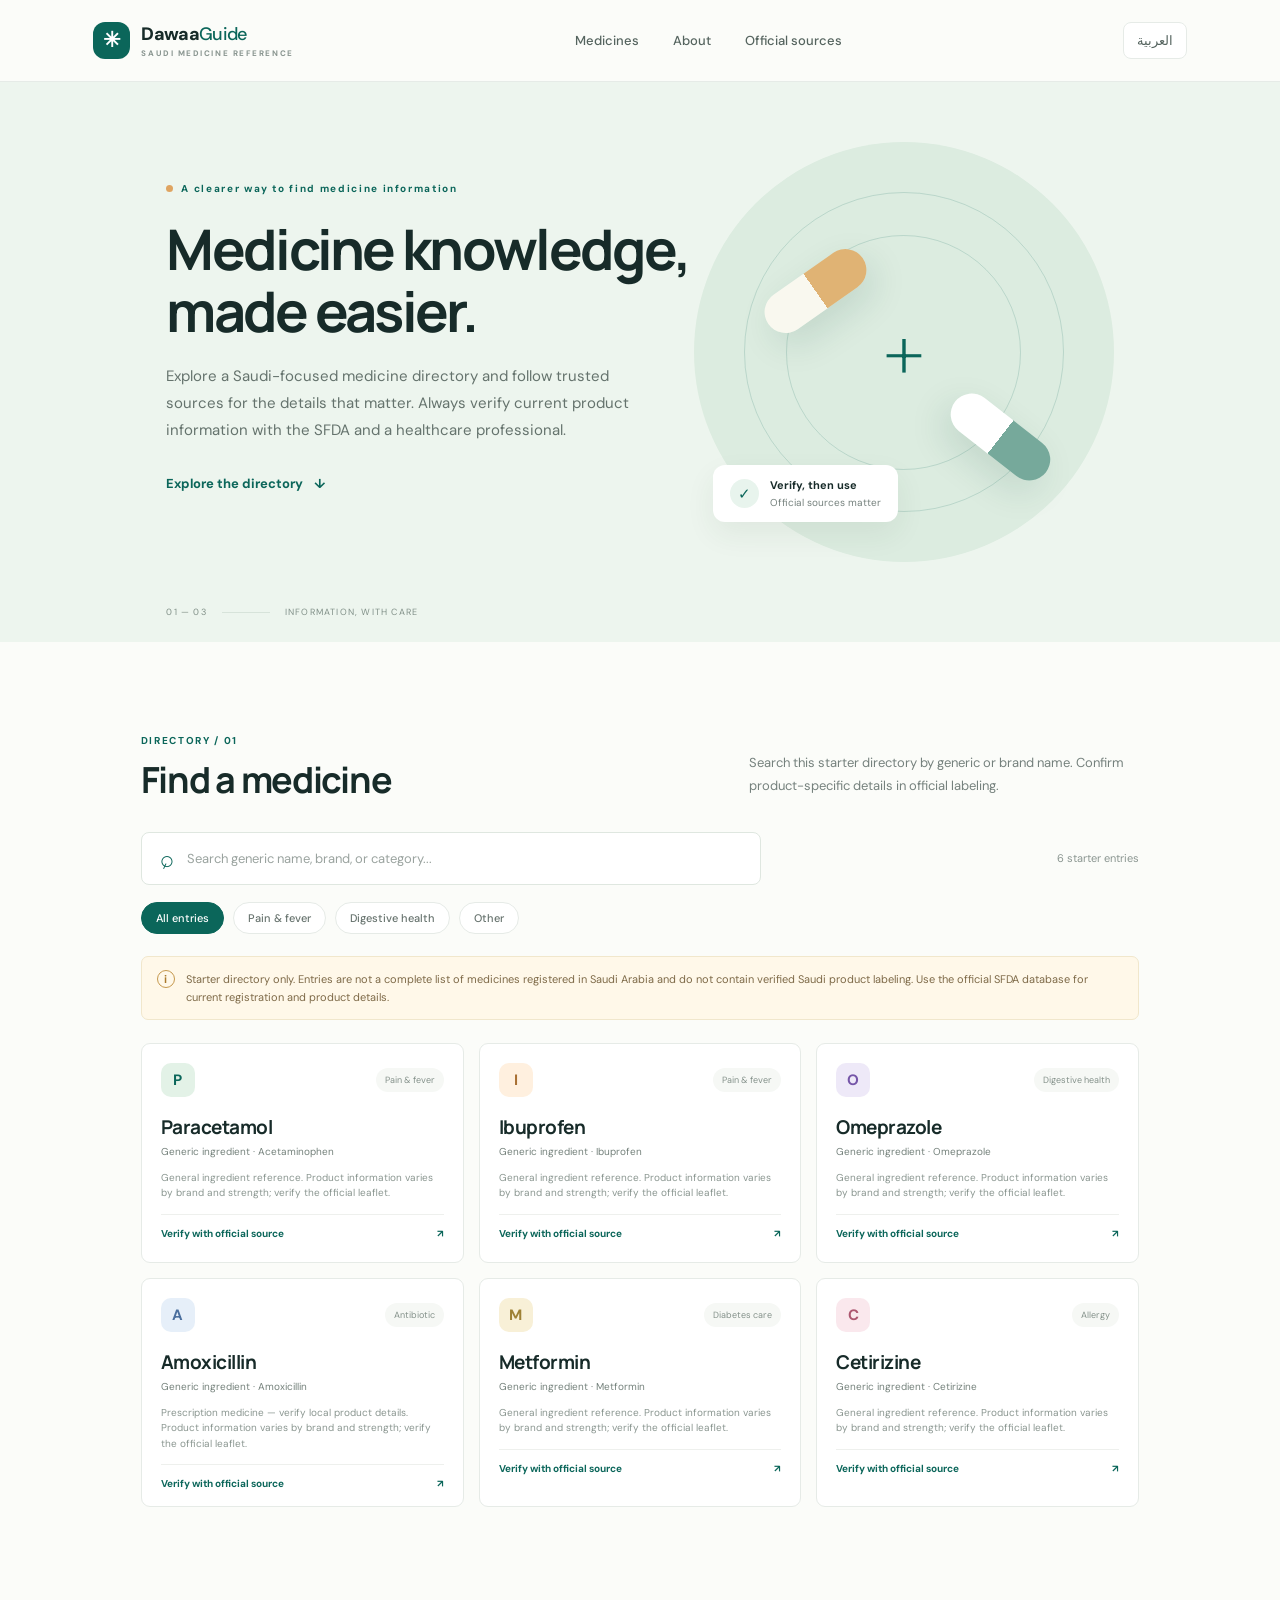
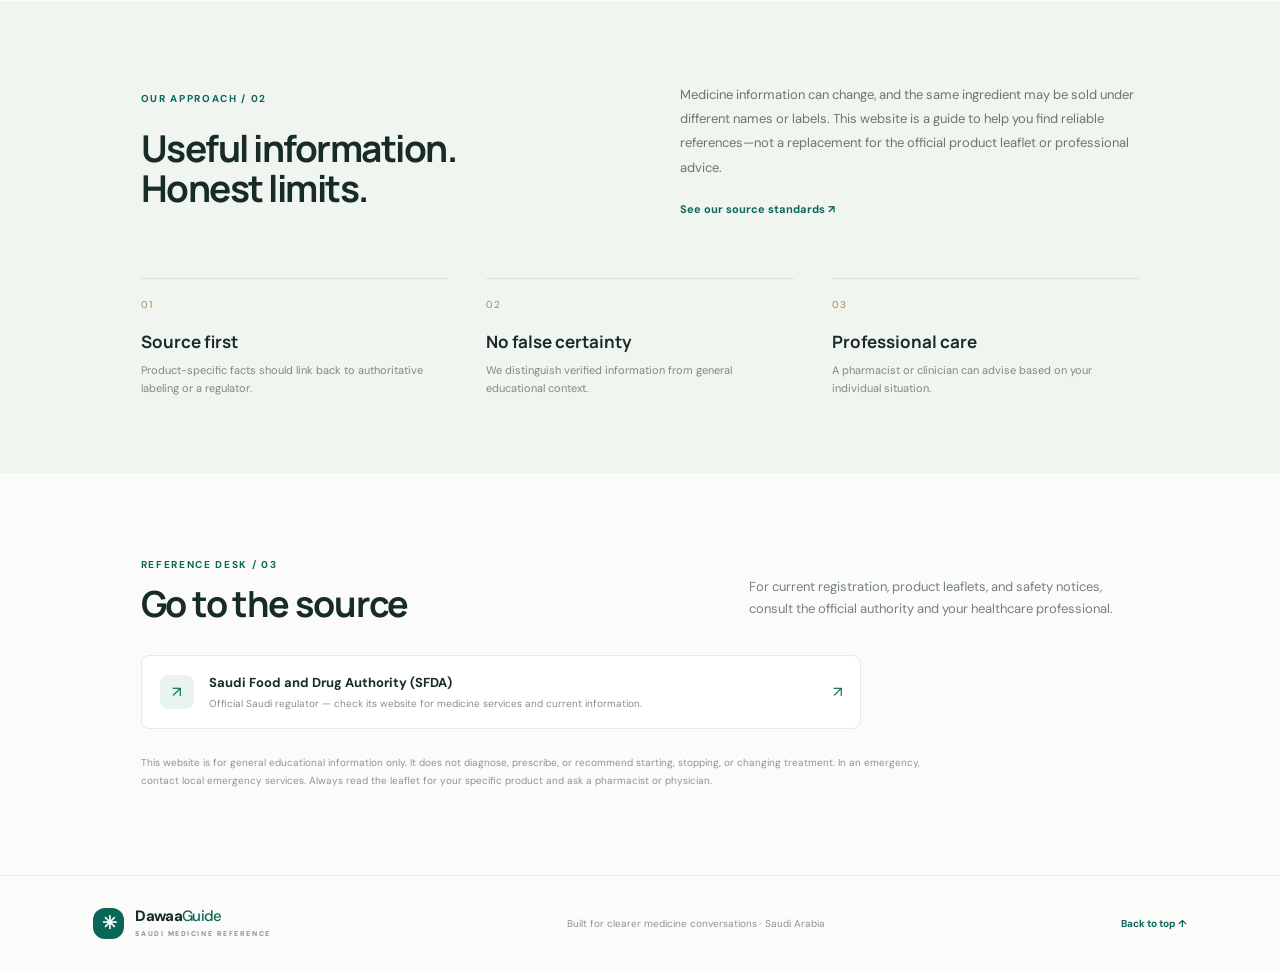
==== index.html @ 6bc5fb5f "Build responsive Saudi medicine reference website starter" ====
<!doctype html>
<html lang="en" dir="ltr">
<head>
  <meta charset="utf-8">
  <meta name="viewport" content="width=device-width, initial-scale=1">
  <meta name="description" content="A Saudi-focused medicine information website that helps visitors find medicines and verify details with official sources.">
  <meta name="theme-color" content="#0b665a">
  <title>Dawaa Guide — Saudi Medicine Reference</title>
  <link rel="preconnect" href="https://fonts.googleapis.com">
  <link rel="preconnect" href="https://fonts.gstatic.com" crossorigin>
  <link href="https://fonts.googleapis.com/css2?family=DM+Sans:wght@400;500;600;700&family=Manrope:wght@400;500;600;700;800&display=swap" rel="stylesheet">
  <link rel="stylesheet" href="styles.css">
  <script src="script.js" defer></script>
</head>
<body>
  <header class="topbar">
    <a class="brand" href="#home" aria-label="Dawaa Guide home">
      <span class="brand-mark" aria-hidden="true">✳</span>
      <span>Dawaa<span class="brand-light">Guide</span><small>SAUDI MEDICINE REFERENCE</small></span>
    </a>
    <nav aria-label="Main navigation">
      <a href="#medicines" data-en="Medicines" data-ar="الأدوية">Medicines</a>
      <a href="#about" data-en="About" data-ar="عن الموقع">About</a>
      <a href="#sources" data-en="Official sources" data-ar="مصادر رسمية">Official sources</a>
    </nav>
    <button class="language-button" id="language-toggle" type="button" aria-label="Switch language">العربية</button>
  </header>

  <main id="home">
    <section class="hero">
      <div class="hero-copy">
        <p class="eyebrow"><span class="eyebrow-dot"></span><span data-en="A clearer way to find medicine information" data-ar="طريقة أوضح للعثور على معلومات الأدوية">A clearer way to find medicine information</span></p>
        <h1 data-en="Medicine knowledge,\nmade easier." data-ar="معرفة دوائية،\nبطريقة أسهل.">Medicine knowledge,<br>made easier.</h1>
        <p class="hero-text" data-en="Explore a Saudi-focused medicine directory and follow trusted sources for the details that matter. Always verify current product information with the SFDA and a healthcare professional." data-ar="استكشف دليلاً دوائياً موجهاً للسعودية، وارجع إلى المصادر الموثوقة للتفاصيل المهمة. تحقق دائماً من معلومات المنتج الحالية لدى الهيئة العامة للغذاء والدواء واستشر مختصاً صحياً.">Explore a Saudi-focused medicine directory and follow trusted sources for the details that matter. Always verify current product information with the SFDA and a healthcare professional.</p>
        <a class="hero-link" href="#medicines"><span data-en="Explore the directory" data-ar="استكشف الدليل">Explore the directory</span><span aria-hidden="true"> ↓</span></a>
      </div>
      <div class="hero-art" aria-hidden="true">
        <div class="orbit orbit-one"></div><div class="orbit orbit-two"></div>
        <div class="pill pill-one"></div><div class="pill pill-two"></div>
        <div class="hero-cross">+</div>
        <div class="hero-note"><span class="note-check">✓</span><span><strong data-en="Verify, then use" data-ar="تحقق قبل الاستخدام">Verify, then use</strong><small data-en="Official sources matter" data-ar="المصادر الرسمية مهمة">Official sources matter</small></span></div>
      </div>
      <div class="hero-bottom"><span>01 — 03</span><span class="hero-line"></span><span data-en="INFORMATION, WITH CARE" data-ar="معلومات بمسؤولية">INFORMATION, WITH CARE</span></div>
    </section>

    <section class="directory section-wrap" id="medicines">
      <div class="section-heading">
        <div><p class="eyebrow">DIRECTORY <span class="muted">/ 01</span></p><h2 data-en="Find a medicine" data-ar="ابحث عن دواء">Find a medicine</h2></div>
        <p data-en="Search this starter directory by generic or brand name. Confirm product-specific details in official labeling." data-ar="ابحث في الدليل الأولي بالاسم العلمي أو التجاري. تحقق من التفاصيل الخاصة بالمنتج في النشرة الرسمية.">Search this starter directory by generic or brand name. Confirm product-specific details in official labeling.</p>
      </div>
      <div class="search-row">
        <label class="search-box"><span class="search-icon" aria-hidden="true">⌕</span><span class="sr-only" data-en="Search medicines" data-ar="ابحث عن الأدوية">Search medicines</span><input id="medicine-search" type="search" placeholder="Search generic name, brand, or category..." data-placeholder-en="Search generic name, brand, or category..." data-placeholder-ar="ابحث بالاسم العلمي أو التجاري أو الفئة..."></label>
        <span class="result-count" id="result-count" aria-live="polite"></span>
      </div>
      <div class="filter-row" role="group" aria-label="Filter medicines">
        <button class="filter active" data-filter="all" data-en="All entries" data-ar="كل الأدوية">All entries</button>
        <button class="filter" data-filter="pain" data-en="Pain & fever" data-ar="الألم والحمى">Pain & fever</button>
        <button class="filter" data-filter="digestive" data-en="Digestive health" data-ar="صحة الجهاز الهضمي">Digestive health</button>
        <button class="filter" data-filter="other" data-en="Other" data-ar="أخرى">Other</button>
      </div>
      <div class="notice" role="note"><span class="notice-icon">i</span><p data-en="Starter directory only. Entries are not a complete list of medicines registered in Saudi Arabia and do not contain verified Saudi product labeling. Use the official SFDA database for current registration and product details." data-ar="هذا دليل أولي فقط، وليس قائمة كاملة بالأدوية المسجلة في السعودية، ولا يتضمن نشرات منتجات سعودية تم التحقق منها. استخدم قاعدة بيانات الهيئة العامة للغذاء والدواء للتحقق من التسجيل والتفاصيل الحالية.">Starter directory only. Entries are not a complete list of medicines registered in Saudi Arabia and do not contain verified Saudi product labeling. Use the official SFDA database for current registration and product details.</p></div>
      <div class="medicine-grid" id="medicine-grid" aria-live="polite"></div>
      <div class="empty-state" id="empty-state" hidden><span>⌕</span><h3 data-en="No matches found" data-ar="لم يتم العثور على نتائج">No matches found</h3><p data-en="Try another spelling or search term." data-ar="جرّب كتابة مختلفة أو كلمة بحث أخرى.">Try another spelling or search term.</p></div>
    </section>

    <section class="trust-section" id="about">
      <div class="trust-inner section-wrap">
        <div><p class="eyebrow">OUR APPROACH <span class="muted">/ 02</span></p><h2 data-en="Useful information.<br>Honest limits." data-ar="معلومات مفيدة.<br>وحدود واضحة.">Useful information.<br>Honest limits.</h2></div>
        <div class="trust-copy"><p data-en="Medicine information can change, and the same ingredient may be sold under different names or labels. This website is a guide to help you find reliable references—not a replacement for the official product leaflet or professional advice." data-ar="قد تتغير معلومات الأدوية، وقد يُباع المكوّن نفسه بأسماء أو نشرات مختلفة. هذا الموقع دليل يساعدك في العثور على مراجع موثوقة، وليس بديلاً عن نشرة المنتج الرسمية أو المشورة المهنية.">Medicine information can change, and the same ingredient may be sold under different names or labels. This website is a guide to help you find reliable references—not a replacement for the official product leaflet or professional advice.</p><a class="text-link" href="#sources"><span data-en="See our source standards" data-ar="اطّلع على معايير المصادر">See our source standards</span> <span aria-hidden="true">↗</span></a></div>
      </div>
      <div class="principles section-wrap">
        <article><span class="principle-number">01</span><h3 data-en="Source first" data-ar="المصدر أولاً">Source first</h3><p data-en="Product-specific facts should link back to authoritative labeling or a regulator." data-ar="يجب ربط معلومات المنتج بمصدر رسمي أو نشرة معتمدة.">Product-specific facts should link back to authoritative labeling or a regulator.</p></article>
        <article><span class="principle-number">02</span><h3 data-en="No false certainty" data-ar="دون ادعاء اليقين">No false certainty</h3><p data-en="We distinguish verified information from general educational context." data-ar="نميّز بين المعلومات المتحقق منها والمحتوى التثقيفي العام.">We distinguish verified information from general educational context.</p></article>
        <article><span class="principle-number">03</span><h3 data-en="Professional care" data-ar="الرعاية المهنية">Professional care</h3><p data-en="A pharmacist or clinician can advise based on your individual situation." data-ar="يمكن للصيدلي أو الطبيب تقديم المشورة المناسبة لحالتك.">A pharmacist or clinician can advise based on your individual situation.</p></article>
      </div>
    </section>

    <section class="sources section-wrap" id="sources">
      <div class="section-heading"><div><p class="eyebrow">REFERENCE DESK <span class="muted">/ 03</span></p><h2 data-en="Go to the source" data-ar="ارجع إلى المصدر">Go to the source</h2></div><p data-en="For current registration, product leaflets, and safety notices, consult the official authority and your healthcare professional." data-ar="للاطلاع على التسجيل الحالي ونشرات المنتجات والتنبيهات، راجع الجهة الرسمية ومختص الرعاية الصحية.">For current registration, product leaflets, and safety notices, consult the official authority and your healthcare professional.</p></div>
      <a class="source-card" href="https://www.sfda.gov.sa/en" target="_blank" rel="noopener noreferrer"><span class="source-icon">↗</span><span><strong data-en="Saudi Food and Drug Authority (SFDA)" data-ar="الهيئة العامة للغذاء والدواء">Saudi Food and Drug Authority (SFDA)</strong><small data-en="Official Saudi regulator — check its website for medicine services and current information." data-ar="الجهة التنظيمية الرسمية في السعودية — راجع موقعها لخدمات الأدوية والمعلومات الحالية.">Official Saudi regulator — check its website for medicine services and current information.</small></span><span class="source-arrow">↗</span></a>
      <p class="disclaimer" data-en="This website is for general educational information only. It does not diagnose, prescribe, or recommend starting, stopping, or changing treatment. In an emergency, contact local emergency services. Always read the leaflet for your specific product and ask a pharmacist or physician." data-ar="هذا الموقع للتثقيف العام فقط. لا يشخّص ولا يصف العلاج ولا يوصي ببدء العلاج أو إيقافه أو تغييره. في حالات الطوارئ، اتصل بخدمات الطوارئ المحلية. اقرأ دائماً نشرة المنتج المحدد واستشر الصيدلي أو الطبيب.">This website is for general educational information only. It does not diagnose, prescribe, or recommend starting, stopping, or changing treatment. In an emergency, contact local emergency services. Always read the leaflet for your specific product and ask a pharmacist or physician.</p>
    </section>
  </main>
  <footer><a class="brand footer-brand" href="#home"><span class="brand-mark" aria-hidden="true">✳</span><span>Dawaa<span class="brand-light">Guide</span><small>SAUDI MEDICINE REFERENCE</small></span></a><span data-en="Built for clearer medicine conversations · Saudi Arabia" data-ar="لمعرفة دوائية أوضح · المملكة العربية السعودية">Built for clearer medicine conversations · Saudi Arabia</span><a href="#home" class="back-top" data-en="Back to top ↑" data-ar="للأعلى ↑">Back to top ↑</a></footer>
</body>
</html>
---- styles.css ----
@import url('https://fonts.googleapis.com/css2?family=IBM+Plex+Sans+Arabic:wght@400;500;600;700&display=swap');
:root{--ink:#172b29;--muted:#75817d;--green:#0b665a;--green-dark:#094a42;--mint:#e8f4ed;--line:#e6ebe7;--paper:#fbfcf9;--white:#fff;--serif:'Manrope',sans-serif;--sans:'DM Sans',sans-serif}*{box-sizing:border-box}html{scroll-behavior:smooth;scroll-padding-top:84px}body{margin:0;background:var(--paper);color:var(--ink);font-family:var(--sans),sans-serif;font-size:15px;-webkit-font-smoothing:antialiased}body:lang(ar){font-family:'IBM Plex Sans Arabic',sans-serif}.topbar{height:82px;padding:0 7.3%;display:flex;align-items:center;justify-content:space-between;border-bottom:1px solid var(--line);background:rgba(251,252,249,.93);position:sticky;top:0;z-index:5;backdrop-filter:blur(12px)}.brand{display:flex;align-items:center;gap:11px;text-decoration:none;color:var(--ink);font-weight:800;font-size:18px;letter-spacing:-.7px;line-height:1}.brand-mark{display:grid;place-items:center;width:37px;height:37px;border-radius:12px;background:var(--green);color:white;font-size:21px}.brand-light{font-weight:500;color:var(--green)}.brand small{display:block;color:#8a9691;font-family:var(--sans);font-size:8px;letter-spacing:1.55px;margin-top:6px}.topbar nav{display:flex;gap:34px}.topbar nav a,.language-button{font:500 13px var(--sans);color:#55645f;text-decoration:none}.topbar nav a:hover,.text-link:hover{color:var(--green)}.language-button{background:white;border:1px solid var(--line);border-radius:8px;padding:9px 13px;cursor:pointer}.hero{min-height:560px;background:#edf5ee;position:relative;overflow:hidden;padding:100px 13% 74px}.hero-copy{max-width:560px;position:relative;z-index:1}.eyebrow{font-size:10px;font-weight:700;letter-spacing:1.65px;color:var(--green);margin:0 0 23px}.eyebrow-dot{display:inline-block;width:7px;height:7px;background:#dfa461;border-radius:50%;margin-right:8px}.hero h1,.section-heading h2,.trust-inner h2{font-family:var(--serif);font-size:56px;letter-spacing:-2.7px;line-height:1.1;margin:0;font-weight:700;white-space:pre-line}.hero-text{max-width:480px;color:#65736d;line-height:1.8;font-size:15px;margin:22px 0 29px}.hero-link,.text-link{color:var(--green);font-weight:700;font-size:13px;text-decoration:none}.hero-link span:last-child{padding-left:8px}.hero-art{position:absolute;width:420px;height:420px;right:13%;top:60px;border-radius:50%;background:#dcece0;display:grid;place-items:center}.orbit{position:absolute;border:1px solid rgba(11,102,90,.16);border-radius:50%}.orbit-one{width:320px;height:320px}.orbit-two{width:235px;height:235px}.pill{position:absolute;width:115px;height:42px;border-radius:30px;background:linear-gradient(90deg,#f9f8ef 50%,#e0b374 50%);transform:rotate(-35deg);box-shadow:0 14px 35px #0e4b3420}.pill-one{top:128px;left:64px}.pill-two{bottom:104px;right:56px;transform:rotate(38deg);background:linear-gradient(90deg,#fff 50%,#76a99b 50%)}.hero-cross{font-size:80px;color:#0b665a;font-weight:200}.hero-note{position:absolute;bottom:40px;left:19px;background:white;padding:13px 17px;border-radius:12px;display:flex;gap:11px;align-items:center;box-shadow:0 12px 30px #24452a12}.note-check{display:grid;place-items:center;border-radius:50%;background:#e8f4ed;color:var(--green);width:29px;height:29px}.hero-note strong,.hero-note small{display:block}.hero-note strong{font-size:11px}.hero-note small{font-size:10px;color:var(--muted);margin-top:4px}.hero-bottom{position:absolute;bottom:24px;left:13%;right:13%;display:flex;align-items:center;gap:15px;font-size:9px;letter-spacing:1.2px;color:#819088}.hero-line{height:1px;background:#d7e3da;width:48px}.section-wrap{max-width:1100px;width:78%;margin:0 auto}.directory{padding-top:92px;padding-bottom:94px}.section-heading{display:flex;justify-content:space-between;align-items:end;gap:50px;margin-bottom:32px}.section-heading .eyebrow{margin-bottom:13px}.section-heading h2{font-size:36px;letter-spacing:-1.3px}.section-heading>p{max-width:390px;color:var(--muted);line-height:1.7;font-size:13px;margin:0 0 3px}.search-row{display:flex;align-items:center;justify-content:space-between;gap:20px}.search-box{height:53px;border:1px solid #dfe7e0;border-radius:8px;background:white;display:flex;align-items:center;gap:12px;padding:0 17px;max-width:620px;width:100%}.search-icon{font-size:24px;color:var(--green);transform:rotate(-20deg)}.search-box input{width:100%;border:0;outline:0;font:13px var(--sans);color:var(--ink);background:transparent}.search-box input::placeholder{color:#9aa39f}.result-count{font-size:11px;color:#8b9691;white-space:nowrap}.filter-row{display:flex;gap:9px;margin:17px 0 22px;flex-wrap:wrap}.filter{border:1px solid var(--line);border-radius:30px;padding:8px 14px;background:white;color:#67736e;font:500 11px var(--sans);cursor:pointer}.filter.active{background:var(--green);border-color:var(--green);color:white}.notice{display:flex;gap:11px;align-items:flex-start;background:#fff8e9;border:1px solid #f1e7cc;border-radius:7px;padding:13px 15px;margin-bottom:23px}.notice-icon{flex:0 0 18px;height:18px;border:1px solid #c5984d;color:#aa7a2c;display:grid;place-items:center;border-radius:50%;font-size:11px;font-weight:700}.notice p{margin:0;font-size:11px;line-height:1.65;color:#7e6a48}.medicine-grid{display:grid;grid-template-columns:repeat(3,1fr);gap:15px}.medicine-card{background:white;border:1px solid var(--line);border-radius:9px;padding:19px 19px 16px;min-height:220px;transition:transform .2s,box-shadow .2s}.medicine-card:hover{transform:translateY(-3px);box-shadow:0 10px 24px #1a40220b}.card-top{display:flex;justify-content:space-between;align-items:center;margin-bottom:17px}.medicine-icon{width:34px;height:34px;border-radius:10px;display:grid;place-items:center;font-size:15px;font-weight:700;color:var(--green)}.mint{background:#e3f2e7}.peach{background:#fff0df;color:#a86f32}.lavender{background:#eee9f8;color:#7555a8}.blue{background:#e6eff9;color:#4b6f9e}.yellow{background:#f8f0d7;color:#9e8135}.pink{background:#fae8ed;color:#ad5770}.card-category{font-size:9px;color:#84918a;background:#f6f8f5;border-radius:20px;padding:6px 9px}.medicine-card h3{font-family:var(--serif);font-size:19px;letter-spacing:-.5px;margin:0 0 5px}.scientific-name{font-size:10px;color:#74817b;margin:0 0 12px}.card-note{font-size:10px;color:#8a9690;line-height:1.55;min-height:31px;margin:0 0 13px}.card-link{display:flex;justify-content:space-between;border-top:1px solid #eef0ed;padding-top:12px;text-decoration:none;color:var(--green);font-size:10px;font-weight:700}.empty-state{text-align:center;padding:50px 0;color:var(--muted)}.empty-state>span{font-size:32px;color:var(--green)}.empty-state h3{color:var(--ink);margin:8px}.empty-state p{font-size:13px}.trust-section{background:#f0f5f0;padding:82px 0 76px}.trust-inner{display:grid;grid-template-columns:1fr 1fr;gap:80px;align-items:center}.trust-inner h2{font-size:37px;letter-spacing:-1.5px}.trust-copy p{font-size:13px;color:#697770;line-height:1.85;margin:0 0 18px}.text-link{font-size:11px}.principles{display:grid;grid-template-columns:repeat(3,1fr);gap:38px;margin-top:60px}.principles article{border-top:1px solid #d9e3da;padding-top:14px}.principle-number{font-size:10px;color:#b48645;letter-spacing:1px}.principles h3{font-family:var(--serif);font-size:17px;margin:17px 0 8px}.principles p{font-size:11px;line-height:1.65;color:#7d8983;margin:0}.sources{padding-top:85px;padding-bottom:75px}.source-card{display:flex;align-items:center;gap:15px;padding:18px;border:1px solid var(--line);background:white;text-decoration:none;border-radius:8px;color:var(--ink);max-width:720px}.source-icon{width:34px;height:34px;border-radius:9px;background:var(--mint);color:var(--green);display:grid;place-items:center}.source-card strong,.source-card small{display:block}.source-card strong{font-size:13px}.source-card small{font-size:10px;color:#84918a;margin-top:6px}.source-arrow{margin-left:auto;color:var(--green)}.disclaimer{max-width:800px;font-size:10px;line-height:1.8;color:#8a9690;margin-top:25px}footer{min-height:95px;border-top:1px solid var(--line);padding:20px 7.3%;display:flex;align-items:center;justify-content:space-between;color:#8a9690;font-size:10px}.footer-brand{font-size:15px}.footer-brand .brand-mark{width:31px;height:31px;font-size:18px}.footer-brand small{font-size:7px}.back-top{color:var(--green);text-decoration:none;font-weight:700}.sr-only{position:absolute;width:1px;height:1px;padding:0;margin:-1px;overflow:hidden;clip:rect(0,0,0,0);white-space:nowrap;border:0}
html[dir=rtl] .eyebrow-dot{margin-right:0;margin-left:8px}html[dir=rtl] .hero-art{right:auto;left:13%}html[dir=rtl] .hero-bottom{left:13%;right:13%}html[dir=rtl] .hero-link span:last-child{padding-left:0;padding-right:8px}html[dir=rtl] .hero-note{left:auto;right:19px}html[dir=rtl] .source-arrow{margin-left:0;margin-right:auto}html[dir=rtl] .result-count{direction:rtl}
@media(max-width:900px){.hero{padding-left:9%;padding-right:9%}.hero-art{right:4%;opacity:.55;width:350px;height:350px}.hero-bottom{left:9%;right:9%}.section-wrap{width:84%}.medicine-grid{grid-template-columns:repeat(2,1fr)}.topbar{padding:0 5%}.topbar nav{gap:17px}}@media(max-width:650px){.topbar{height:68px}.brand{font-size:16px}.brand-mark{width:33px;height:33px}.topbar nav{display:none}.hero{min-height:570px;padding:78px 8% 70px}.hero h1{font-size:45px}.hero-art{width:260px;height:260px;top:265px;right:-30px;opacity:.34}.orbit-one{width:210px;height:210px}.orbit-two{width:150px;height:150px}.hero-cross{font-size:58px}.pill{width:80px;height:30px}.pill-one{top:83px;left:42px}.pill-two{bottom:60px;right:34px}.hero-note{bottom:25px;left:8px}.hero-bottom{left:8%;right:8%;bottom:15px}.section-wrap{width:86%}.directory{padding-top:65px;padding-bottom:65px}.section-heading{display:block}.section-heading h2{font-size:31px}.section-heading>p{margin-top:14px}.search-row{align-items:flex-start;flex-direction:column;gap:9px}.search-box{max-width:none}.medicine-grid{grid-template-columns:1fr}.medicine-card{min-height:auto}.card-note{min-height:0}.trust-section{padding:63px 0}.trust-inner{grid-template-columns:1fr;gap:20px}.trust-inner h2{font-size:33px}.principles{grid-template-columns:1fr;gap:23px;margin-top:38px}.principles article{padding-top:12px}.principles h3{margin:10px 0 5px}.sources{padding-top:65px;padding-bottom:50px}.source-card{align-items:flex-start}.source-card small{line-height:1.6}footer{padding:20px 7%;gap:13px;flex-wrap:wrap}footer>span{order:3;width:100%}html[dir=rtl] .hero-art{left:-30px;right:auto}html[dir=rtl] .hero-note{left:auto;right:8px}}
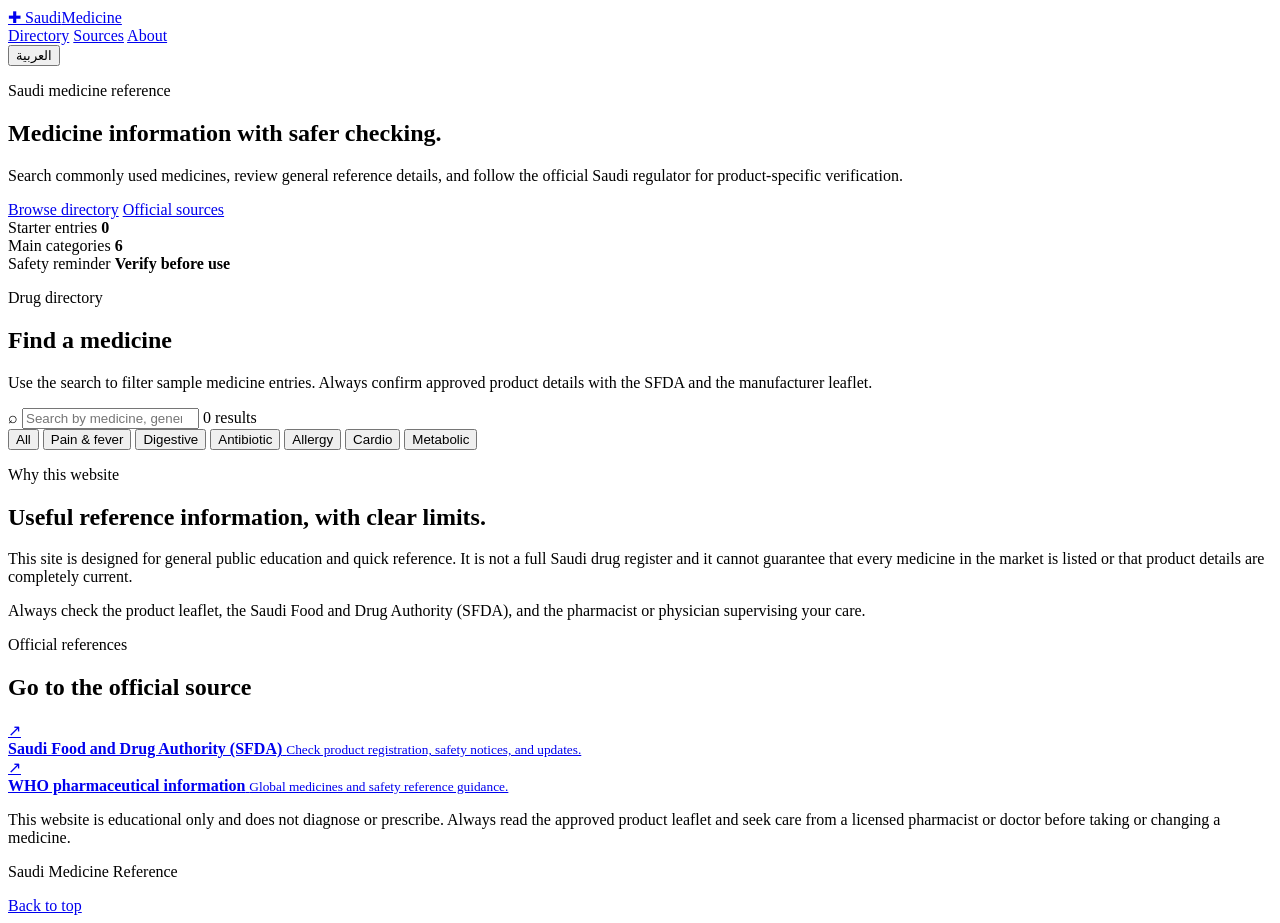
==== commit 907b7912: "Upgrade website to a modern searchable medicine reference with detail view and clearer safety guidan" ====
--- a/index.html
+++ b/index.html
@@ -1,86 +1,158 @@
 <!doctype html>
 <html lang="en" dir="ltr">
-<head>
-  <meta charset="utf-8">
-  <meta name="viewport" content="width=device-width, initial-scale=1">
-  <meta name="description" content="A Saudi-focused medicine information website that helps visitors find medicines and verify details with official sources.">
-  <meta name="theme-color" content="#0b665a">
-  <title>Dawaa Guide — Saudi Medicine Reference</title>
-  <link rel="preconnect" href="https://fonts.googleapis.com">
-  <link rel="preconnect" href="https://fonts.gstatic.com" crossorigin>
-  <link href="https://fonts.googleapis.com/css2?family=DM+Sans:wght@400;500;600;700&family=Manrope:wght@400;500;600;700;800&display=swap" rel="stylesheet">
-  <link rel="stylesheet" href="styles.css">
-  <script src="script.js" defer></script>
-</head>
-<body>
-  <header class="topbar">
-    <a class="brand" href="#home" aria-label="Dawaa Guide home">
-      <span class="brand-mark" aria-hidden="true">✳</span>
-      <span>Dawaa<span class="brand-light">Guide</span><small>SAUDI MEDICINE REFERENCE</small></span>
-    </a>
-    <nav aria-label="Main navigation">
-      <a href="#medicines" data-en="Medicines" data-ar="الأدوية">Medicines</a>
-      <a href="#about" data-en="About" data-ar="عن الموقع">About</a>
-      <a href="#sources" data-en="Official sources" data-ar="مصادر رسمية">Official sources</a>
-    </nav>
-    <button class="language-button" id="language-toggle" type="button" aria-label="Switch language">العربية</button>
-  </header>
+  <head>
+    <meta charset="UTF-8" />
+    <meta name="viewport" content="width=device-width, initial-scale=1.0" />
+    <meta
+      name="description"
+      content="Saudi medicine reference website with searchable drug information, categories, and official source guidance."
+    />
+    <title>Saudi Medicine Reference</title>
+    <link rel="preconnect" href="https://fonts.googleapis.com" />
+    <link rel="preconnect" href="https://fonts.gstatic.com" crossorigin />
+    <link
+      href="https://fonts.googleapis.com/css2?family=Inter:wght@400;500;600;700;800&family=Manrope:wght@600;700;800&display=swap"
+      rel="stylesheet"
+    />
+    <link rel="stylesheet" href="styles.css" />
+    <script src="script.js" defer></script>
+  </head>
+  <body>
+    <header class="topbar">
+      <div class="wrap nav-wrap">
+        <a href="#home" class="brand" aria-label="Saudi Medicine Reference home">
+          <span class="brand-mark">✚</span>
+          <span class="brand-text">Saudi<span>Medicine</span></span>
+        </a>
+        <nav class="main-nav" aria-label="Main navigation">
+          <a href="#directory" data-en="Directory" data-ar="الدليل">Directory</a>
+          <a href="#sources" data-en="Sources" data-ar="المصادر">Sources</a>
+          <a href="#about" data-en="About" data-ar="حول">About</a>
+        </nav>
+        <button id="languageToggle" class="lang-toggle" type="button" aria-label="Toggle language">العربية</button>
+      </div>
+    </header>
 
-  <main id="home">
-    <section class="hero">
-      <div class="hero-copy">
-        <p class="eyebrow"><span class="eyebrow-dot"></span><span data-en="A clearer way to find medicine information" data-ar="طريقة أوضح للعثور على معلومات الأدوية">A clearer way to find medicine information</span></p>
-        <h1 data-en="Medicine knowledge,\nmade easier." data-ar="معرفة دوائية،\nبطريقة أسهل.">Medicine knowledge,<br>made easier.</h1>
-        <p class="hero-text" data-en="Explore a Saudi-focused medicine directory and follow trusted sources for the details that matter. Always verify current product information with the SFDA and a healthcare professional." data-ar="استكشف دليلاً دوائياً موجهاً للسعودية، وارجع إلى المصادر الموثوقة للتفاصيل المهمة. تحقق دائماً من معلومات المنتج الحالية لدى الهيئة العامة للغذاء والدواء واستشر مختصاً صحياً.">Explore a Saudi-focused medicine directory and follow trusted sources for the details that matter. Always verify current product information with the SFDA and a healthcare professional.</p>
-        <a class="hero-link" href="#medicines"><span data-en="Explore the directory" data-ar="استكشف الدليل">Explore the directory</span><span aria-hidden="true"> ↓</span></a>
+    <main id="home">
+      <section class="hero">
+        <div class="wrap hero-wrap">
+          <div class="hero-copy">
+            <p class="eyebrow" data-en="Saudi medicine reference" data-ar="مرجع الأدوية في السعودية">Saudi medicine reference</p>
+            <h1 data-en="Medicine information with safer checking." data-ar="معلومات دوائية مع فحصٍ أكثر أماناً.">Medicine information with safer checking.</h1>
+            <p class="lead" data-en="Search commonly used medicines, review general reference details, and follow the official Saudi regulator for product-specific verification." data-ar="ابحث في الأدوية الشائعة، واستعرض تفاصيل مرجعية عامة، ثم اذهب إلى الجهة الرسمية في السعودية للتحقق من تفاصيل المنتج.">Search commonly used medicines, review general reference details, and follow the official Saudi regulator for product-specific verification.</p>
+            <div class="hero-actions">
+              <a href="#directory" class="primary-btn" data-en="Browse directory" data-ar="تصفح الدليل">Browse directory</a>
+              <a href="#sources" class="secondary-btn" data-en="Official sources" data-ar="مصادر رسمية">Official sources</a>
+            </div>
+          </div>
+
+          <div class="hero-panel" aria-label="Quick medicine stats">
+            <div class="panel-card">
+              <span class="panel-label" data-en="Starter entries" data-ar="إدخالات أولية">Starter entries</span>
+              <strong id="entryCount">0</strong>
+            </div>
+            <div class="panel-card">
+              <span class="panel-label" data-en="Main categories" data-ar="الفئات الرئيسية">Main categories</span>
+              <strong>6</strong>
+            </div>
+            <div class="panel-card warning-card">
+              <span class="panel-label" data-en="Safety reminder" data-ar="تذكير السلامة">Safety reminder</span>
+              <strong data-en="Verify before use" data-ar="تحقق قبل الاستخدام">Verify before use</strong>
+            </div>
+          </div>
+        </div>
+      </section>
+
+      <section class="directory" id="directory">
+        <div class="wrap directory-wrap">
+          <div class="section-header">
+            <div>
+              <p class="eyebrow small" data-en="Drug directory" data-ar="دليل الأدوية">Drug directory</p>
+              <h2 data-en="Find a medicine" data-ar="ابحث عن دواء">Find a medicine</h2>
+            </div>
+            <p class="section-copy" data-en="Use the search to filter sample medicine entries. Always confirm approved product details with the SFDA and the manufacturer leaflet." data-ar="استخدم البحث لتصفية بعض إدخالات الأدوية. تأكد دائماً من تفاصيل المنتج المعتمدة مع الهيئة العامة للغذاء والدواء ونشرة الشركة المصنعة.">Use the search to filter sample medicine entries. Always confirm approved product details with the SFDA and the manufacturer leaflet.</p>
+          </div>
+
+          <div class="controls">
+            <label class="search-box" aria-label="Search medicines">
+              <span>⌕</span>
+              <input
+                id="medicineSearch"
+                type="search"
+                data-placeholder-en="Search by medicine, generic name, or brand..."
+                data-placeholder-ar="ابحث باسم الدواء أو الاسم العلمي أو العلامة التجارية..."
+                placeholder="Search by medicine, generic name, or brand..."
+              />
+            </label>
+            <span id="searchResults" class="result-text">0 results</span>
+          </div>
+
+          <div class="filter-row" aria-label="Medicine categories">
+            <button class="filter-btn active" data-category="all" type="button" data-en="All" data-ar="الكل">All</button>
+            <button class="filter-btn" data-category="pain" type="button" data-en="Pain & fever" data-ar="الألم والحمى">Pain & fever</button>
+            <button class="filter-btn" data-category="digestive" type="button" data-en="Digestive" data-ar="الهضمي">Digestive</button>
+            <button class="filter-btn" data-category="antibiotic" type="button" data-en="Antibiotic" data-ar="مضاد حيوي">Antibiotic</button>
+            <button class="filter-btn" data-category="allergy" type="button" data-en="Allergy" data-ar="الحساسية">Allergy</button>
+            <button class="filter-btn" data-category="cardio" type="button" data-en="Cardio" data-ar="القلب">Cardio</button>
+            <button class="filter-btn" data-category="metabolic" type="button" data-en="Metabolic" data-ar="الأيض">Metabolic</button>
+          </div>
+
+          <div class="directory-grid">
+            <div class="medicine-list" id="medicineList" aria-live="polite"></div>
+            <aside class="medicine-detail" id="medicineDetail" aria-live="polite"></aside>
+          </div>
+        </div>
+      </section>
+
+      <section id="about" class="about">
+        <div class="wrap about-wrap">
+          <div class="about-copy">
+            <p class="eyebrow small" data-en="Why this website" data-ar="لماذا هذا الموقع">Why this website</p>
+            <h2 data-en="Useful reference information, with clear limits." data-ar="معلومات مرجعية مفيدة مع حدود واضحة.">Useful reference information, with clear limits.</h2>
+          </div>
+          <div class="about-text">
+            <p data-en="This site is designed for general public education and quick reference. It is not a full Saudi drug register and it cannot guarantee that every medicine in the market is listed or that product details are completely current." data-ar="تم تصميم هذا الموقع للتثقيف العام والمرجع السريع. إنه ليس سجل الأدوية السعودي الكامل، ولا يمكنه ضمان تسجيل كل دواء في السوق أو أن تفاصيل المنتجات محدثة بالكامل.">This site is designed for general public education and quick reference. It is not a full Saudi drug register and it cannot guarantee that every medicine in the market is listed or that product details are completely current.</p>
+            <p data-en="Always check the product leaflet, the Saudi Food and Drug Authority (SFDA), and the pharmacist or physician supervising your care." data-ar="تحقق دائماً من نشرة المنتج والهيئة العامة للغذاء والدواء (SFDA) والصيدلي أو الطبيب المشرف على رعايتك.">Always check the product leaflet, the Saudi Food and Drug Authority (SFDA), and the pharmacist or physician supervising your care.</p>
+          </div>
+        </div>
+      </section>
+
+      <section id="sources" class="sources">
+        <div class="wrap source-wrap">
+          <div class="section-header narrow">
+            <div>
+              <p class="eyebrow small" data-en="Official references" data-ar="مراجع رسمية">Official references</p>
+              <h2 data-en="Go to the official source" data-ar="اذهب إلى المصدر الرسمي">Go to the official source</h2>
+            </div>
+          </div>
+
+          <div class="source-list">
+            <a href="https://www.sfda.gov.sa/en" target="_blank" rel="noopener noreferrer" class="source-link">
+              <span class="source-icon">↗</span>
+              <div>
+                <strong data-en="Saudi Food and Drug Authority (SFDA)" data-ar="الهيئة العامة للغذاء والدواء (SFDA)">Saudi Food and Drug Authority (SFDA)</strong>
+                <small data-en="Check product registration, safety notices, and updates." data-ar="تحقق من التسجيل، التنبيهات، والتحديثات.">Check product registration, safety notices, and updates.</small>
+              </div>
+            </a>
+            <a href="https://www.who.int/health-topics/pharmaceuticals" target="_blank" rel="noopener noreferrer" class="source-link">
+              <span class="source-icon">↗</span>
+              <div>
+                <strong data-en="WHO pharmaceutical information" data-ar="معلومات المنظمة العالمية للصحة">WHO pharmaceutical information</strong>
+                <small data-en="Global medicines and safety reference guidance." data-ar="مرجع عالمي لمعلومات الأدوية والسلامة.">Global medicines and safety reference guidance.</small>
+              </div>
+            </a>
+          </div>
+
+          <p class="disclaimer" data-en="This website is educational only and does not diagnose or prescribe. Always read the approved product leaflet and seek care from a licensed pharmacist or doctor before taking or changing a medicine." data-ar="هذا الموقع تعليمي فقط ولا يشخص أو يصف العلاج. اقرأ دائماً النشرة الرسمية للمنتج، واستشر صيدلياً أو طبيباً مرخصاً قبل استخدام أو تغيير أي دواء.">This website is educational only and does not diagnose or prescribe. Always read the approved product leaflet and seek care from a licensed pharmacist or doctor before taking or changing a medicine.</p>
+        </div>
+      </section>
+    </main>
+
+    <footer class="site-footer">
+      <div class="wrap footer-wrap">
+        <p>Saudi Medicine Reference</p>
+        <a href="#home" data-en="Back to top" data-ar="العودة للأعلى">Back to top</a>
       </div>
-      <div class="hero-art" aria-hidden="true">
-        <div class="orbit orbit-one"></div><div class="orbit orbit-two"></div>
-        <div class="pill pill-one"></div><div class="pill pill-two"></div>
-        <div class="hero-cross">+</div>
-        <div class="hero-note"><span class="note-check">✓</span><span><strong data-en="Verify, then use" data-ar="تحقق قبل الاستخدام">Verify, then use</strong><small data-en="Official sources matter" data-ar="المصادر الرسمية مهمة">Official sources matter</small></span></div>
-      </div>
-      <div class="hero-bottom"><span>01 — 03</span><span class="hero-line"></span><span data-en="INFORMATION, WITH CARE" data-ar="معلومات بمسؤولية">INFORMATION, WITH CARE</span></div>
-    </section>
-
-    <section class="directory section-wrap" id="medicines">
-      <div class="section-heading">
-        <div><p class="eyebrow">DIRECTORY <span class="muted">/ 01</span></p><h2 data-en="Find a medicine" data-ar="ابحث عن دواء">Find a medicine</h2></div>
-        <p data-en="Search this starter directory by generic or brand name. Confirm product-specific details in official labeling." data-ar="ابحث في الدليل الأولي بالاسم العلمي أو التجاري. تحقق من التفاصيل الخاصة بالمنتج في النشرة الرسمية.">Search this starter directory by generic or brand name. Confirm product-specific details in official labeling.</p>
-      </div>
-      <div class="search-row">
-        <label class="search-box"><span class="search-icon" aria-hidden="true">⌕</span><span class="sr-only" data-en="Search medicines" data-ar="ابحث عن الأدوية">Search medicines</span><input id="medicine-search" type="search" placeholder="Search generic name, brand, or category..." data-placeholder-en="Search generic name, brand, or category..." data-placeholder-ar="ابحث بالاسم العلمي أو التجاري أو الفئة..."></label>
-        <span class="result-count" id="result-count" aria-live="polite"></span>
-      </div>
-      <div class="filter-row" role="group" aria-label="Filter medicines">
-        <button class="filter active" data-filter="all" data-en="All entries" data-ar="كل الأدوية">All entries</button>
-        <button class="filter" data-filter="pain" data-en="Pain & fever" data-ar="الألم والحمى">Pain & fever</button>
-        <button class="filter" data-filter="digestive" data-en="Digestive health" data-ar="صحة الجهاز الهضمي">Digestive health</button>
-        <button class="filter" data-filter="other" data-en="Other" data-ar="أخرى">Other</button>
-      </div>
-      <div class="notice" role="note"><span class="notice-icon">i</span><p data-en="Starter directory only. Entries are not a complete list of medicines registered in Saudi Arabia and do not contain verified Saudi product labeling. Use the official SFDA database for current registration and product details." data-ar="هذا دليل أولي فقط، وليس قائمة كاملة بالأدوية المسجلة في السعودية، ولا يتضمن نشرات منتجات سعودية تم التحقق منها. استخدم قاعدة بيانات الهيئة العامة للغذاء والدواء للتحقق من التسجيل والتفاصيل الحالية.">Starter directory only. Entries are not a complete list of medicines registered in Saudi Arabia and do not contain verified Saudi product labeling. Use the official SFDA database for current registration and product details.</p></div>
-      <div class="medicine-grid" id="medicine-grid" aria-live="polite"></div>
-      <div class="empty-state" id="empty-state" hidden><span>⌕</span><h3 data-en="No matches found" data-ar="لم يتم العثور على نتائج">No matches found</h3><p data-en="Try another spelling or search term." data-ar="جرّب كتابة مختلفة أو كلمة بحث أخرى.">Try another spelling or search term.</p></div>
-    </section>
-
-    <section class="trust-section" id="about">
-      <div class="trust-inner section-wrap">
-        <div><p class="eyebrow">OUR APPROACH <span class="muted">/ 02</span></p><h2 data-en="Useful information.<br>Honest limits." data-ar="معلومات مفيدة.<br>وحدود واضحة.">Useful information.<br>Honest limits.</h2></div>
-        <div class="trust-copy"><p data-en="Medicine information can change, and the same ingredient may be sold under different names or labels. This website is a guide to help you find reliable references—not a replacement for the official product leaflet or professional advice." data-ar="قد تتغير معلومات الأدوية، وقد يُباع المكوّن نفسه بأسماء أو نشرات مختلفة. هذا الموقع دليل يساعدك في العثور على مراجع موثوقة، وليس بديلاً عن نشرة المنتج الرسمية أو المشورة المهنية.">Medicine information can change, and the same ingredient may be sold under different names or labels. This website is a guide to help you find reliable references—not a replacement for the official product leaflet or professional advice.</p><a class="text-link" href="#sources"><span data-en="See our source standards" data-ar="اطّلع على معايير المصادر">See our source standards</span> <span aria-hidden="true">↗</span></a></div>
-      </div>
-      <div class="principles section-wrap">
-        <article><span class="principle-number">01</span><h3 data-en="Source first" data-ar="المصدر أولاً">Source first</h3><p data-en="Product-specific facts should link back to authoritative labeling or a regulator." data-ar="يجب ربط معلومات المنتج بمصدر رسمي أو نشرة معتمدة.">Product-specific facts should link back to authoritative labeling or a regulator.</p></article>
-        <article><span class="principle-number">02</span><h3 data-en="No false certainty" data-ar="دون ادعاء اليقين">No false certainty</h3><p data-en="We distinguish verified information from general educational context." data-ar="نميّز بين المعلومات المتحقق منها والمحتوى التثقيفي العام.">We distinguish verified information from general educational context.</p></article>
-        <article><span class="principle-number">03</span><h3 data-en="Professional care" data-ar="الرعاية المهنية">Professional care</h3><p data-en="A pharmacist or clinician can advise based on your individual situation." data-ar="يمكن للصيدلي أو الطبيب تقديم المشورة المناسبة لحالتك.">A pharmacist or clinician can advise based on your individual situation.</p></article>
-      </div>
-    </section>
-
-    <section class="sources section-wrap" id="sources">
-      <div class="section-heading"><div><p class="eyebrow">REFERENCE DESK <span class="muted">/ 03</span></p><h2 data-en="Go to the source" data-ar="ارجع إلى المصدر">Go to the source</h2></div><p data-en="For current registration, product leaflets, and safety notices, consult the official authority and your healthcare professional." data-ar="للاطلاع على التسجيل الحالي ونشرات المنتجات والتنبيهات، راجع الجهة الرسمية ومختص الرعاية الصحية.">For current registration, product leaflets, and safety notices, consult the official authority and your healthcare professional.</p></div>
-      <a class="source-card" href="https://www.sfda.gov.sa/en" target="_blank" rel="noopener noreferrer"><span class="source-icon">↗</span><span><strong data-en="Saudi Food and Drug Authority (SFDA)" data-ar="الهيئة العامة للغذاء والدواء">Saudi Food and Drug Authority (SFDA)</strong><small data-en="Official Saudi regulator — check its website for medicine services and current information." data-ar="الجهة التنظيمية الرسمية في السعودية — راجع موقعها لخدمات الأدوية والمعلومات الحالية.">Official Saudi regulator — check its website for medicine services and current information.</small></span><span class="source-arrow">↗</span></a>
-      <p class="disclaimer" data-en="This website is for general educational information only. It does not diagnose, prescribe, or recommend starting, stopping, or changing treatment. In an emergency, contact local emergency services. Always read the leaflet for your specific product and ask a pharmacist or physician." data-ar="هذا الموقع للتثقيف العام فقط. لا يشخّص ولا يصف العلاج ولا يوصي ببدء العلاج أو إيقافه أو تغييره. في حالات الطوارئ، اتصل بخدمات الطوارئ المحلية. اقرأ دائماً نشرة المنتج المحدد واستشر الصيدلي أو الطبيب.">This website is for general educational information only. It does not diagnose, prescribe, or recommend starting, stopping, or changing treatment. In an emergency, contact local emergency services. Always read the leaflet for your specific product and ask a pharmacist or physician.</p>
-    </section>
-  </main>
-  <footer><a class="brand footer-brand" href="#home"><span class="brand-mark" aria-hidden="true">✳</span><span>Dawaa<span class="brand-light">Guide</span><small>SAUDI MEDICINE REFERENCE</small></span></a><span data-en="Built for clearer medicine conversations · Saudi Arabia" data-ar="لمعرفة دوائية أوضح · المملكة العربية السعودية">Built for clearer medicine conversations · Saudi Arabia</span><a href="#home" class="back-top" data-en="Back to top ↑" data-ar="للأعلى ↑">Back to top ↑</a></footer>
-</body>
+    </footer>
+  </body>
 </html>
--- a/styles.css
+++ b/styles.css
@@ -1,4 +1,346 @@
-@import url('https://fonts.googleapis.com/css2?family=IBM+Plex+Sans+Arabic:wght@400;500;600;700&display=swap');
-:root{--ink:#172b29;--muted:#75817d;--green:#0b665a;--green-dark:#094a42;--mint:#e8f4ed;--line:#e6ebe7;--paper:#fbfcf9;--white:#fff;--serif:'Manrope',sans-serif;--sans:'DM Sans',sans-serif}*{box-sizing:border-box}html{scroll-behavior:smooth;scroll-padding-top:84px}body{margin:0;background:var(--paper);color:var(--ink);font-family:var(--sans),sans-serif;font-size:15px;-webkit-font-smoothing:antialiased}body:lang(ar){font-family:'IBM Plex Sans Arabic',sans-serif}.topbar{height:82px;padding:0 7.3%;display:flex;align-items:center;justify-content:space-between;border-bottom:1px solid var(--line);background:rgba(251,252,249,.93);position:sticky;top:0;z-index:5;backdrop-filter:blur(12px)}.brand{display:flex;align-items:center;gap:11px;text-decoration:none;color:var(--ink);font-weight:800;font-size:18px;letter-spacing:-.7px;line-height:1}.brand-mark{display:grid;place-items:center;width:37px;height:37px;border-radius:12px;background:var(--green);color:white;font-size:21px}.brand-light{font-weight:500;color:var(--green)}.brand small{display:block;color:#8a9691;font-family:var(--sans);font-size:8px;letter-spacing:1.55px;margin-top:6px}.topbar nav{display:flex;gap:34px}.topbar nav a,.language-button{font:500 13px var(--sans);color:#55645f;text-decoration:none}.topbar nav a:hover,.text-link:hover{color:var(--green)}.language-button{background:white;border:1px solid var(--line);border-radius:8px;padding:9px 13px;cursor:pointer}.hero{min-height:560px;background:#edf5ee;position:relative;overflow:hidden;padding:100px 13% 74px}.hero-copy{max-width:560px;position:relative;z-index:1}.eyebrow{font-size:10px;font-weight:700;letter-spacing:1.65px;color:var(--green);margin:0 0 23px}.eyebrow-dot{display:inline-block;width:7px;height:7px;background:#dfa461;border-radius:50%;margin-right:8px}.hero h1,.section-heading h2,.trust-inner h2{font-family:var(--serif);font-size:56px;letter-spacing:-2.7px;line-height:1.1;margin:0;font-weight:700;white-space:pre-line}.hero-text{max-width:480px;color:#65736d;line-height:1.8;font-size:15px;margin:22px 0 29px}.hero-link,.text-link{color:var(--green);font-weight:700;font-size:13px;text-decoration:none}.hero-link span:last-child{padding-left:8px}.hero-art{position:absolute;width:420px;height:420px;right:13%;top:60px;border-radius:50%;background:#dcece0;display:grid;place-items:center}.orbit{position:absolute;border:1px solid rgba(11,102,90,.16);border-radius:50%}.orbit-one{width:320px;height:320px}.orbit-two{width:235px;height:235px}.pill{position:absolute;width:115px;height:42px;border-radius:30px;background:linear-gradient(90deg,#f9f8ef 50%,#e0b374 50%);transform:rotate(-35deg);box-shadow:0 14px 35px #0e4b3420}.pill-one{top:128px;left:64px}.pill-two{bottom:104px;right:56px;transform:rotate(38deg);background:linear-gradient(90deg,#fff 50%,#76a99b 50%)}.hero-cross{font-size:80px;color:#0b665a;font-weight:200}.hero-note{position:absolute;bottom:40px;left:19px;background:white;padding:13px 17px;border-radius:12px;display:flex;gap:11px;align-items:center;box-shadow:0 12px 30px #24452a12}.note-check{display:grid;place-items:center;border-radius:50%;background:#e8f4ed;color:var(--green);width:29px;height:29px}.hero-note strong,.hero-note small{display:block}.hero-note strong{font-size:11px}.hero-note small{font-size:10px;color:var(--muted);margin-top:4px}.hero-bottom{position:absolute;bottom:24px;left:13%;right:13%;display:flex;align-items:center;gap:15px;font-size:9px;letter-spacing:1.2px;color:#819088}.hero-line{height:1px;background:#d7e3da;width:48px}.section-wrap{max-width:1100px;width:78%;margin:0 auto}.directory{padding-top:92px;padding-bottom:94px}.section-heading{display:flex;justify-content:space-between;align-items:end;gap:50px;margin-bottom:32px}.section-heading .eyebrow{margin-bottom:13px}.section-heading h2{font-size:36px;letter-spacing:-1.3px}.section-heading>p{max-width:390px;color:var(--muted);line-height:1.7;font-size:13px;margin:0 0 3px}.search-row{display:flex;align-items:center;justify-content:space-between;gap:20px}.search-box{height:53px;border:1px solid #dfe7e0;border-radius:8px;background:white;display:flex;align-items:center;gap:12px;padding:0 17px;max-width:620px;width:100%}.search-icon{font-size:24px;color:var(--green);transform:rotate(-20deg)}.search-box input{width:100%;border:0;outline:0;font:13px var(--sans);color:var(--ink);background:transparent}.search-box input::placeholder{color:#9aa39f}.result-count{font-size:11px;color:#8b9691;white-space:nowrap}.filter-row{display:flex;gap:9px;margin:17px 0 22px;flex-wrap:wrap}.filter{border:1px solid var(--line);border-radius:30px;padding:8px 14px;background:white;color:#67736e;font:500 11px var(--sans);cursor:pointer}.filter.active{background:var(--green);border-color:var(--green);color:white}.notice{display:flex;gap:11px;align-items:flex-start;background:#fff8e9;border:1px solid #f1e7cc;border-radius:7px;padding:13px 15px;margin-bottom:23px}.notice-icon{flex:0 0 18px;height:18px;border:1px solid #c5984d;color:#aa7a2c;display:grid;place-items:center;border-radius:50%;font-size:11px;font-weight:700}.notice p{margin:0;font-size:11px;line-height:1.65;color:#7e6a48}.medicine-grid{display:grid;grid-template-columns:repeat(3,1fr);gap:15px}.medicine-card{background:white;border:1px solid var(--line);border-radius:9px;padding:19px 19px 16px;min-height:220px;transition:transform .2s,box-shadow .2s}.medicine-card:hover{transform:translateY(-3px);box-shadow:0 10px 24px #1a40220b}.card-top{display:flex;justify-content:space-between;align-items:center;margin-bottom:17px}.medicine-icon{width:34px;height:34px;border-radius:10px;display:grid;place-items:center;font-size:15px;font-weight:700;color:var(--green)}.mint{background:#e3f2e7}.peach{background:#fff0df;color:#a86f32}.lavender{background:#eee9f8;color:#7555a8}.blue{background:#e6eff9;color:#4b6f9e}.yellow{background:#f8f0d7;color:#9e8135}.pink{background:#fae8ed;color:#ad5770}.card-category{font-size:9px;color:#84918a;background:#f6f8f5;border-radius:20px;padding:6px 9px}.medicine-card h3{font-family:var(--serif);font-size:19px;letter-spacing:-.5px;margin:0 0 5px}.scientific-name{font-size:10px;color:#74817b;margin:0 0 12px}.card-note{font-size:10px;color:#8a9690;line-height:1.55;min-height:31px;margin:0 0 13px}.card-link{display:flex;justify-content:space-between;border-top:1px solid #eef0ed;padding-top:12px;text-decoration:none;color:var(--green);font-size:10px;font-weight:700}.empty-state{text-align:center;padding:50px 0;color:var(--muted)}.empty-state>span{font-size:32px;color:var(--green)}.empty-state h3{color:var(--ink);margin:8px}.empty-state p{font-size:13px}.trust-section{background:#f0f5f0;padding:82px 0 76px}.trust-inner{display:grid;grid-template-columns:1fr 1fr;gap:80px;align-items:center}.trust-inner h2{font-size:37px;letter-spacing:-1.5px}.trust-copy p{font-size:13px;color:#697770;line-height:1.85;margin:0 0 18px}.text-link{font-size:11px}.principles{display:grid;grid-template-columns:repeat(3,1fr);gap:38px;margin-top:60px}.principles article{border-top:1px solid #d9e3da;padding-top:14px}.principle-number{font-size:10px;color:#b48645;letter-spacing:1px}.principles h3{font-family:var(--serif);font-size:17px;margin:17px 0 8px}.principles p{font-size:11px;line-height:1.65;color:#7d8983;margin:0}.sources{padding-top:85px;padding-bottom:75px}.source-card{display:flex;align-items:center;gap:15px;padding:18px;border:1px solid var(--line);background:white;text-decoration:none;border-radius:8px;color:var(--ink);max-width:720px}.source-icon{width:34px;height:34px;border-radius:9px;background:var(--mint);color:var(--green);display:grid;place-items:center}.source-card strong,.source-card small{display:block}.source-card strong{font-size:13px}.source-card small{font-size:10px;color:#84918a;margin-top:6px}.source-arrow{margin-left:auto;color:var(--green)}.disclaimer{max-width:800px;font-size:10px;line-height:1.8;color:#8a9690;margin-top:25px}footer{min-height:95px;border-top:1px solid var(--line);padding:20px 7.3%;display:flex;align-items:center;justify-content:space-between;color:#8a9690;font-size:10px}.footer-brand{font-size:15px}.footer-brand .brand-mark{width:31px;height:31px;font-size:18px}.footer-brand small{font-size:7px}.back-top{color:var(--green);text-decoration:none;font-weight:700}.sr-only{position:absolute;width:1px;height:1px;padding:0;margin:-1px;overflow:hidden;clip:rect(0,0,0,0);white-space:nowrap;border:0}
-html[dir=rtl] .eyebrow-dot{margin-right:0;margin-left:8px}html[dir=rtl] .hero-art{right:auto;left:13%}html[dir=rtl] .hero-bottom{left:13%;right:13%}html[dir=rtl] .hero-link span:last-child{padding-left:0;padding-right:8px}html[dir=rtl] .hero-note{left:auto;right:19px}html[dir=rtl] .source-arrow{margin-left:0;margin-right:auto}html[dir=rtl] .result-count{direction:rtl}
-@media(max-width:900px){.hero{padding-left:9%;padding-right:9%}.hero-art{right:4%;opacity:.55;width:350px;height:350px}.hero-bottom{left:9%;right:9%}.section-wrap{width:84%}.medicine-grid{grid-template-columns:repeat(2,1fr)}.topbar{padding:0 5%}.topbar nav{gap:17px}}@media(max-width:650px){.topbar{height:68px}.brand{font-size:16px}.brand-mark{width:33px;height:33px}.topbar nav{display:none}.hero{min-height:570px;padding:78px 8% 70px}.hero h1{font-size:45px}.hero-art{width:260px;height:260px;top:265px;right:-30px;opacity:.34}.orbit-one{width:210px;height:210px}.orbit-two{width:150px;height:150px}.hero-cross{font-size:58px}.pill{width:80px;height:30px}.pill-one{top:83px;left:42px}.pill-two{bottom:60px;right:34px}.hero-note{bottom:25px;left:8px}.hero-bottom{left:8%;right:8%;bottom:15px}.section-wrap{width:86%}.directory{padding-top:65px;padding-bottom:65px}.section-heading{display:block}.section-heading h2{font-size:31px}.section-heading>p{margin-top:14px}.search-row{align-items:flex-start;flex-direction:column;gap:9px}.search-box{max-width:none}.medicine-grid{grid-template-columns:1fr}.medicine-card{min-height:auto}.card-note{min-height:0}.trust-section{padding:63px 0}.trust-inner{grid-template-columns:1fr;gap:20px}.trust-inner h2{font-size:33px}.principles{grid-template-columns:1fr;gap:23px;margin-top:38px}.principles article{padding-top:12px}.principles h3{margin:10px 0 5px}.sources{padding-top:65px;padding-bottom:50px}.source-card{align-items:flex-start}.source-card small{line-height:1.6}footer{padding:20px 7%;gap:13px;flex-wrap:wrap}footer>span{order:3;width:100%}html[dir=rtl] .hero-art{left:-30px;right:auto}html[dir=rtl] .hero-note{left:auto;right:8px}}
+const medicines = [
+  {
+    id: 1,
+    name: 'Paracetamol',
+    generic: 'Acetaminophen',
+    brandNames: ['Panadol', 'Advil', 'Tylenol'],
+    category: 'pain',
+    dosageForms: ['Tablet', 'Caplet', 'Oral suspension'],
+    strengths: ['500 mg', '650 mg', '120 mg/5 mL'],
+    indications: ['Relief of mild to moderate pain', 'Reduction of fever'],
+    contraindications: ['Known hypersensitivity to acetaminophen', 'Avoid in severe liver disease unless advised by a clinician'],
+    warnings: ['Use the lowest effective dose', 'Do not exceed the maximum daily dose', 'Avoid combining with other products containing acetaminophen'],
+    interactions: ['Some combination cold medicines may contain acetaminophen', 'Alcohol use may increase liver risk'],
+    source: 'Manufacturer leaflet and official regulator; confirm product label before use.'
+  },
+  {
+    id: 2,
+    name: 'Ibuprofen',
+    generic: 'Ibuprofen',
+    brandNames: ['Nurofen', 'Brufen'],
+    category: 'pain',
+    dosageForms: ['Tablet', 'Capsule', 'Oral suspension'],
+    strengths: ['200 mg', '400 mg', '100 mg/5 mL'],
+    indications: ['Pain relief', 'Fever reduction', 'Inflammation control'],
+    contraindications: ['Known allergy to ibuprofen or NSAIDs', 'Active peptic ulcer or gastrointestinal bleeding', 'Severe kidney disease'],
+    warnings: ['Take with food when possible', 'Avoid in pregnancy unless advised by a doctor', 'Use caution in older adults'],
+    interactions: ['Anticoagulants', 'Other NSAIDs', 'Some blood pressure medicines'],
+    source: 'Official product labeling and clinician review recommended.'
+  },
+  {
+    id: 3,
+    name: 'Omeprazole',
+    generic: 'Omeprazole',
+    brandNames: ['Losec', 'Prilosec'],
+    category: 'digestive',
+    dosageForms: ['Capsule', 'Tablet', 'Oral suspension'],
+    strengths: ['20 mg', '40 mg'],
+    indications: ['Acid-related indigestion', 'Gastroesophageal reflux', 'Peptic ulcer treatment'],
+    contraindications: ['Known hypersensitivity to omeprazole or similar medicines'],
+    warnings: ['Use for the shortest duration needed', 'Contact a healthcare professional before prolonged use'],
+    interactions: ['Clopidogrel', 'Some antifungals and antibiotics'],
+    source: 'Current prescribing information and regulator-approved labeling.'
+  },
+  {
+    id: 4,
+    name: 'Amoxicillin',
+    generic: 'Amoxicillin',
+    brandNames: ['Amoxil', 'Novamox'],
+    category: 'antibiotic',
+    dosageForms: ['Capsule', 'Tablet', 'Suspension'],
+    strengths: ['250 mg', '500 mg', '125 mg/5 mL'],
+    indications: ['Certain bacterial infections', 'Ear, throat, and respiratory infections'],
+    contraindications: ['Penicillin allergy', 'Severe delayed hypersensitivity to beta-lactams'],
+    warnings: ['Complete the full prescribed course', 'Report rash, swelling, or breathing difficulty immediately'],
+    interactions: ['Oral contraceptives', 'Some anticoagulants'],
+    source: 'Prescription-only medicine; confirm with prescriber and product leaflet.'
+  },
+  {
+    id: 5,
+    name: 'Azithromycin',
+    generic: 'Azithromycin',
+    brandNames: ['Zithromax'],
+    category: 'antibiotic',
+    dosageForms: ['Tablet', 'Capsule', 'Oral suspension'],
+    strengths: ['250 mg', '500 mg', '200 mg/5 mL'],
+    indications: ['Certain bacterial infections'],
+    contraindications: ['Known allergy to azithromycin or macrolides', 'History of serious heart rhythm issues'],
+    warnings: ['Take exactly as prescribed', 'Inform a clinician about heart rhythm problems or severe liver disease'],
+    interactions: ['Antacids', 'Warfarin', 'Some antiretrovirals'],
+    source: 'Prescription guidance; verify brand-specific instructions.'
+  },
+  {
+    id: 6,
+    name: 'Cetirizine',
+    generic: 'Cetirizine',
+    brandNames: ['Zyrtec', 'Allertec'],
+    category: 'allergy',
+    dosageForms: ['Tablet', 'Chewable tablet', 'Oral solution'],
+    strengths: ['10 mg', '5 mg/5 mL'],
+    indications: ['Allergic rhinitis', 'Urticaria', 'Itchy skin reactions'],
+    contraindications: ['Known hypersensitivity to cetirizine'],
+    warnings: ['Drowsiness may occur', 'Use caution when driving or operating machinery'],
+    interactions: ['Alcohol and sedating medicines may increase drowsiness'],
+    source: 'General medicine reference; confirm product leaflet for exact instructions.'
+  },
+  {
+    id: 7,
+    name: 'Metformin',
+    generic: 'Metformin',
+    brandNames: ['Glucophage'],
+    category: 'metabolic',
+    dosageForms: ['Tablet', 'Extended-release tablet'],
+    strengths: ['500 mg', '850 mg', '1000 mg'],
+    indications: ['Type 2 diabetes management'],
+    contraindications: ['Severe kidney impairment', 'Acute metabolic acidosis', 'Severe dehydration'],
+    warnings: ['Monitor kidney function when unwell', 'GI side effects can occur', 'Do not stop without clinician advice'],
+    interactions: ['IV contrast agents', 'Alcohol', 'Certain diuretics'],
+    source: 'Product-specific prescribing information and clinician review required.'
+  },
+  {
+    id: 8,
+    name: 'Amlodipine',
+    generic: 'Amlodipine',
+    brandNames: ['Norvasc'],
+    category: 'cardio',
+    dosageForms: ['Tablet'],
+    strengths: ['5 mg', '10 mg'],
+    indications: ['High blood pressure management', 'Angina'],
+    contraindications: ['Known hypersensitivity to amlodipine'],
+    warnings: ['May cause swelling or dizziness', 'Report severe shortness of breath'],
+    interactions: ['Some antifungals', 'Grapefruit juice in some cases'],
+    source: 'Regulator-approved product information and prescription review recommended.'
+  },
+  {
+    id: 9,
+    name: 'Salbutamol',
+    generic: 'Albuterol',
+    brandNames: ['Ventolin'],
+    category: 'respiratory',
+    dosageForms: ['Inhaler', 'Nebulizer solution'],
+    strengths: ['90 mcg per actuation', '2.5 mg/2.5 mL'],
+    indications: ['Relief of bronchospasm', 'Asthma symptom control'],
+    contraindications: ['Known sensitivity to salbutamol or excipients'],
+    warnings: ['Do not use more often than prescribed', 'Seek urgent care if symptoms are severe or worsening'],
+    interactions: ['Some beta-blockers may reduce effectiveness'],
+    source: 'Product-specific inhaler leaflet and clinician review recommended.'
+  },
+  {
+    id: 10,
+    name: 'Cough Syrup',
+    generic: 'Guaifenesin and dextromethorphan',
+    brandNames: ['Mucinex DM'],
+    category: 'respiratory',
+    dosageForms: ['Syrup'],
+    strengths: ['Various'],
+    indications: ['Cough and mucus relief'],
+    contraindications: ['Do not use in children under age guidance without clinician advice', 'Known severe sensitivity'],
+    warnings: ['Follow age and dose instructions exactly', 'Avoid driving if drowsiness occurs'],
+    interactions: ['Other cough and cold products', 'MAO inhibitors in some cases'],
+    source: 'Check the product label and pharmacist guidance before use.'
+  }
+];
+
+const state = {
+  language: 'en',
+  category: 'all',
+  query: '',
+  selectedId: medicines[0]?.id ?? null,
+};
+
+const refs = {
+  medicineSearch: document.getElementById('medicineSearch'),
+  searchResults: document.getElementById('searchResults'),
+  medicineList: document.getElementById('medicineList'),
+  medicineDetail: document.getElementById('medicineDetail'),
+  entryCount: document.getElementById('entryCount'),
+  languageToggle: document.getElementById('languageToggle'),
+  filterButtons: [...document.querySelectorAll('.filter-btn')],
+  translatedNodes: [...document.querySelectorAll('[data-en][data-ar]')],
+};
+
+function getVisibleMedicines() {
+  const query = state.query.toLowerCase().trim();
+
+  return medicines.filter((medicine) => {
+    const matchesCategory = state.category === 'all' || medicine.category === state.category;
+    const searchableText = [
+      medicine.name,
+      medicine.generic,
+      ...medicine.brandNames,
+      ...medicine.dosageForms,
+      ...medicine.strengths,
+      medicine.indications.join(' '),
+    ]
+      .join(' ')
+      .toLowerCase();
+
+    const matchesQuery = searchableText.includes(query);
+    return matchesCategory && matchesQuery;
+  });
+}
+
+function renderFilters() {
+  refs.filterButtons.forEach((button) => {
+    const isSelected = button.dataset.category === state.category;
+    button.classList.toggle('active', isSelected);
+  });
+}
+
+function renderList() {
+  const visibleMedicines = getVisibleMedicines();
+
+  refs.searchResults.textContent = `${visibleMedicines.length} ${state.language === 'ar' ? 'نتيجة' : 'result' + (visibleMedicines.length === 1 ? '' : 's')}`;
+
+  if (!visibleMedicines.length) {
+    refs.medicineList.innerHTML = `
+      <div class="empty-state">
+        <span>⌕</span>
+        <h3 data-en="No medicines match" data-ar="لا توجد نتائج">No medicines match</h3>
+        <p data-en="Try a different name or category." data-ar="جرّب اسمًا أو فئة مختلفة.">Try a different name or category.</p>
+      </div>
+    `;
+    refs.medicineDetail.innerHTML = `
+      <div class="detail-empty">
+        <p data-en="Select a medicine to see details." data-ar="اختر دواءً لرؤية التفاصيل.">Select a medicine to see details.</p>
+      </div>
+    `;
+    return;
+  }
+
+  const selectedExists = visibleMedicines.some((m) => m.id === state.selectedId);
+  if (!selectedExists) {
+    state.selectedId = visibleMedicines[0].id;
+  }
+
+  refs.medicineList.innerHTML = visibleMedicines
+    .map((medicine) => {
+      const isActive = medicine.id === state.selectedId;
+      return `
+        <button class="medicine-item ${isActive ? 'selected' : ''}" type="button" data-id="${medicine.id}">
+          <div class="medicine-item-top">
+            <span class="mini-tag">${medicine.category}</span>
+            <span class="mini-score">${medicine.strengths[0]}</span>
+          </div>
+          <h3>${medicine.name}</h3>
+          <p>${medicine.generic}</p>
+          <small>${medicine.brandNames.join(', ')}</small>
+        </button>
+      `;
+    })
+    .join('');
+
+  refs.medicineList.querySelectorAll('.medicine-item').forEach((button) => {
+    button.addEventListener('click', () => {
+      state.selectedId = Number(button.dataset.id);
+      renderList();
+      renderDetail();
+    });
+  });
+
+  renderDetail();
+}
+
+function renderDetail() {
+  const selected = medicines.find((medicine) => medicine.id === state.selectedId);
+
+  if (!selected) {
+    refs.medicineDetail.innerHTML = `
+      <div class="detail-empty">
+        <p data-en="Select a medicine to see details." data-ar="اختر دواءً لرؤية التفاصيل.">Select a medicine to see details.</p>
+      </div>
+    `;
+    return;
+  }
+
+  refs.medicineDetail.innerHTML = `
+    <div class="detail-card">
+      <div class="detail-header">
+        <div>
+          <p class="eyebrow small" data-en="Selected medicine" data-ar="الدواء المختار">Selected medicine</p>
+          <h3>${selected.name}</h3>
+        </div>
+        <span class="detail-badge">${selected.category}</span>
+      </div>
+
+      <div class="meta-grid">
+        <div><span data-en="Generic" data-ar="الاسم العلمي">Generic</span><strong>${selected.generic}</strong></div>
+        <div><span data-en="Brand names" data-ar="الأسماء التجارية">Brand names</span><strong>${selected.brandNames.join(', ')}</strong></div>
+        <div><span data-en="Forms" data-ar="الأشكال">Forms</span><strong>${selected.dosageForms.join(', ')}</strong></div>
+        <div><span data-en="Strength" data-ar="القوة">Strength</span><strong>${selected.strengths.join(', ')}</strong></div>
+      </div>
+
+      <div class="detail-section">
+        <h4 data-en="Indications" data-ar="الاستعمالات">Indications</h4>
+        <ul>
+          ${selected.indications.map((item) => `<li>${item}</li>`).join('')}
+        </ul>
+      </div>
+
+      <div class="detail-section">
+        <h4 data-en="Warnings" data-ar="التنبيهات">Warnings</h4>
+        <ul>
+          ${selected.warnings.map((item) => `<li>${item}</li>`).join('')}
+        </ul>
+      </div>
+
+      <div class="detail-section">
+        <h4 data-en="Common interactions" data-ar="التفاعلات الشائعة">Common interactions</h4>
+        <ul>
+          ${selected.interactions.map((item) => `<li>${item}</li>`).join('')}
+        </ul>
+      </div>
+
+      <div class="detail-section">
+        <h4 data-en="Contraindications" data-ar="موانع الاستخدام">Contraindications</h4>
+        <ul>
+          ${selected.contraindications.map((item) => `<li>${item}</li>`).join('')}
+        </ul>
+      </div>
+
+      <div class="detail-source">
+        <p><strong data-en="Source note" data-ar="ملاحظة المصدر">Source note</strong> ${selected.source}</p>
+      </div>
+    </div>
+  `;
+
+  applyTranslations();
+}
+
+function applyTranslations() {
+  refs.translatedNodes.forEach((node) => {
+    const key = state.language === 'ar' ? 'ar' : 'en';
+    node.textContent = node.dataset[key];
+  });
+
+  refs.medicineSearch.placeholder = refs.medicineSearch.dataset[`placeholder-${state.language}`] || refs.medicineSearch.dataset.placeholderEn;
+  refs.languageToggle.textContent = state.language === 'ar' ? 'English' : 'العربية';
+
+  const html = document.documentElement;
+  html.lang = state.language;
+  html.dir = state.language === 'ar' ? 'rtl' : 'ltr';
+}
+
+refs.medicineSearch.addEventListener('input', (event) => {
+  state.query = event.target.value;
+  renderList();
+});
+
+refs.filterButtons.forEach((button) => {
+  button.addEventListener('click', () => {
+    state.category = button.dataset.category;
+    renderFilters();
+    renderList();
+  });
+});
+
+refs.languageToggle.addEventListener('click', () => {
+  state.language = state.language === 'en' ? 'ar' : 'en';
+  applyTranslations();
+  renderList();
+});
+
+refs.entryCount.textContent = medicines.length;
+applyTranslations();
+renderFilters();
+renderList();
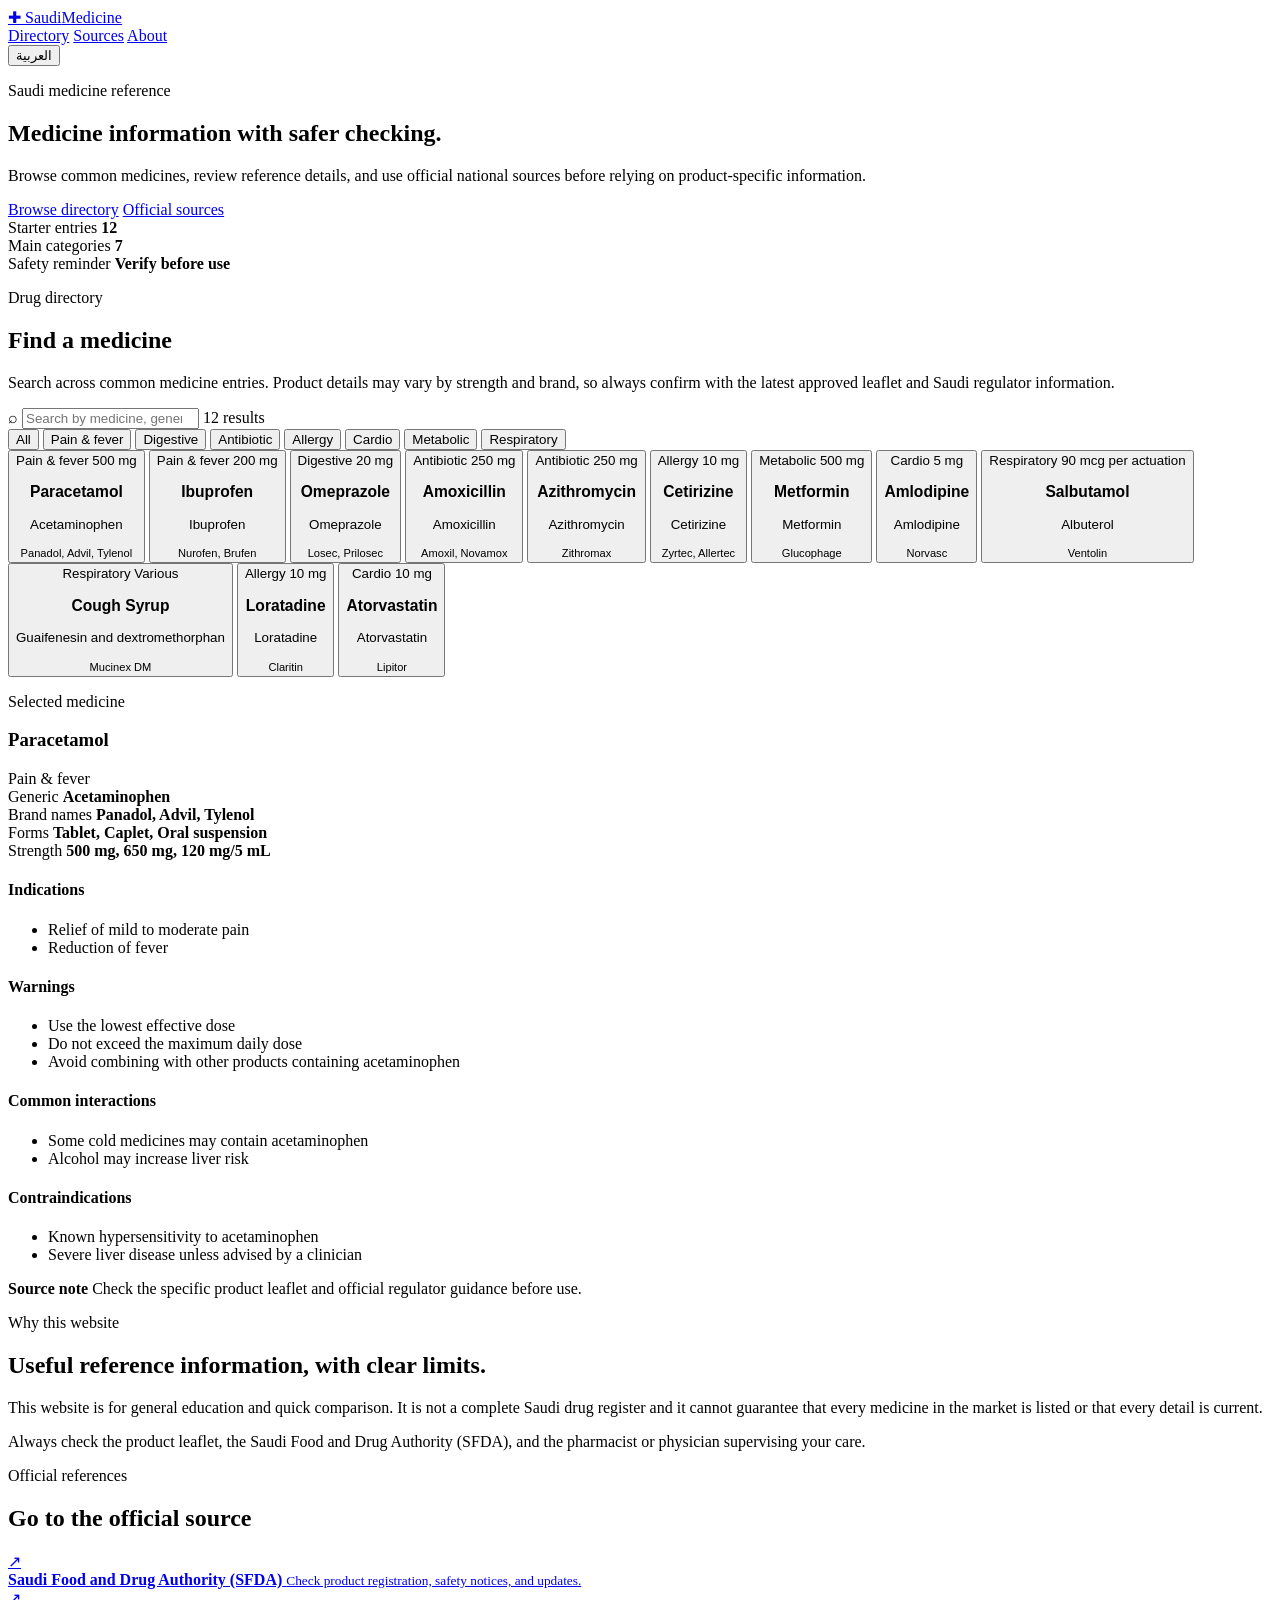
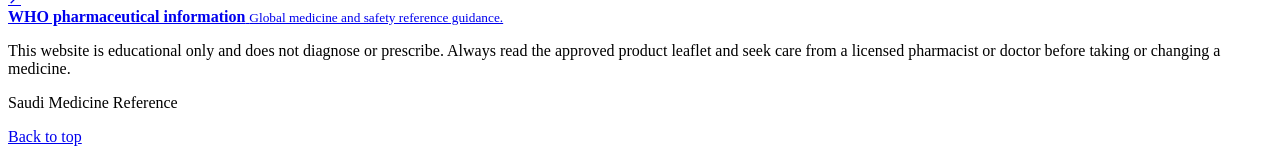
==== commit 3d2eda6b: "Expand the Saudi medicine website with a richer directory, better detail cards, and more polished la" ====
--- a/index.html
+++ b/index.html
@@ -3,17 +3,11 @@
   <head>
     <meta charset="UTF-8" />
     <meta name="viewport" content="width=device-width, initial-scale=1.0" />
-    <meta
-      name="description"
-      content="Saudi medicine reference website with searchable drug information, categories, and official source guidance."
-    />
+    <meta name="description" content="Saudi medicine directory and reference website for quick lookup of common medicines and official source guidance." />
     <title>Saudi Medicine Reference</title>
     <link rel="preconnect" href="https://fonts.googleapis.com" />
     <link rel="preconnect" href="https://fonts.gstatic.com" crossorigin />
-    <link
-      href="https://fonts.googleapis.com/css2?family=Inter:wght@400;500;600;700;800&family=Manrope:wght@600;700;800&display=swap"
-      rel="stylesheet"
-    />
+    <link href="https://fonts.googleapis.com/css2?family=Inter:wght@400;500;600;700;800&family=Manrope:wght@600;700;800&display=swap" rel="stylesheet" />
     <link rel="stylesheet" href="styles.css" />
     <script src="script.js" defer></script>
   </head>
@@ -24,11 +18,13 @@
           <span class="brand-mark">✚</span>
           <span class="brand-text">Saudi<span>Medicine</span></span>
         </a>
+
         <nav class="main-nav" aria-label="Main navigation">
           <a href="#directory" data-en="Directory" data-ar="الدليل">Directory</a>
           <a href="#sources" data-en="Sources" data-ar="المصادر">Sources</a>
           <a href="#about" data-en="About" data-ar="حول">About</a>
         </nav>
+
         <button id="languageToggle" class="lang-toggle" type="button" aria-label="Toggle language">العربية</button>
       </div>
     </header>
@@ -39,7 +35,8 @@
           <div class="hero-copy">
             <p class="eyebrow" data-en="Saudi medicine reference" data-ar="مرجع الأدوية في السعودية">Saudi medicine reference</p>
             <h1 data-en="Medicine information with safer checking." data-ar="معلومات دوائية مع فحصٍ أكثر أماناً.">Medicine information with safer checking.</h1>
-            <p class="lead" data-en="Search commonly used medicines, review general reference details, and follow the official Saudi regulator for product-specific verification." data-ar="ابحث في الأدوية الشائعة، واستعرض تفاصيل مرجعية عامة، ثم اذهب إلى الجهة الرسمية في السعودية للتحقق من تفاصيل المنتج.">Search commonly used medicines, review general reference details, and follow the official Saudi regulator for product-specific verification.</p>
+            <p class="lead" data-en="Browse common medicines, review reference details, and use official national sources before relying on product-specific information." data-ar="تصفح الأدوية الشائعة، واستعرض التفاصيل المرجعية، ثم استخدم المصادر الرسمية الوطنية قبل الاعتماد على معلومات منتج معين.">Browse common medicines, review reference details, and use official national sources before relying on product-specific information.</p>
+
             <div class="hero-actions">
               <a href="#directory" class="primary-btn" data-en="Browse directory" data-ar="تصفح الدليل">Browse directory</a>
               <a href="#sources" class="secondary-btn" data-en="Official sources" data-ar="مصادر رسمية">Official sources</a>
@@ -53,7 +50,7 @@
             </div>
             <div class="panel-card">
               <span class="panel-label" data-en="Main categories" data-ar="الفئات الرئيسية">Main categories</span>
-              <strong>6</strong>
+              <strong>7</strong>
             </div>
             <div class="panel-card warning-card">
               <span class="panel-label" data-en="Safety reminder" data-ar="تذكير السلامة">Safety reminder</span>
@@ -70,19 +67,13 @@
               <p class="eyebrow small" data-en="Drug directory" data-ar="دليل الأدوية">Drug directory</p>
               <h2 data-en="Find a medicine" data-ar="ابحث عن دواء">Find a medicine</h2>
             </div>
-            <p class="section-copy" data-en="Use the search to filter sample medicine entries. Always confirm approved product details with the SFDA and the manufacturer leaflet." data-ar="استخدم البحث لتصفية بعض إدخالات الأدوية. تأكد دائماً من تفاصيل المنتج المعتمدة مع الهيئة العامة للغذاء والدواء ونشرة الشركة المصنعة.">Use the search to filter sample medicine entries. Always confirm approved product details with the SFDA and the manufacturer leaflet.</p>
+            <p class="section-copy" data-en="Search across common medicine entries. Product details may vary by strength and brand, so always confirm with the latest approved leaflet and Saudi regulator information." data-ar="ابحث داخل إدخالات الأدوية الشائعة. قد تختلف تفاصيل المنتج حسب القوة والعلامة التجارية، لذا تأكد دائمًا من آخر نشرة معتمدة ومعلومات الهيئة السعودية.">Search across common medicine entries. Product details may vary by strength and brand, so always confirm with the latest approved leaflet and Saudi regulator information.</p>
           </div>
 
           <div class="controls">
             <label class="search-box" aria-label="Search medicines">
               <span>⌕</span>
-              <input
-                id="medicineSearch"
-                type="search"
-                data-placeholder-en="Search by medicine, generic name, or brand..."
-                data-placeholder-ar="ابحث باسم الدواء أو الاسم العلمي أو العلامة التجارية..."
-                placeholder="Search by medicine, generic name, or brand..."
-              />
+              <input id="medicineSearch" type="search" data-placeholder-en="Search by medicine, generic name, or brand..." data-placeholder-ar="ابحث باسم الدواء أو الاسم العلمي أو العلامة التجارية..." placeholder="Search by medicine, generic name, or brand..." />
             </label>
             <span id="searchResults" class="result-text">0 results</span>
           </div>
@@ -95,6 +86,7 @@
             <button class="filter-btn" data-category="allergy" type="button" data-en="Allergy" data-ar="الحساسية">Allergy</button>
             <button class="filter-btn" data-category="cardio" type="button" data-en="Cardio" data-ar="القلب">Cardio</button>
             <button class="filter-btn" data-category="metabolic" type="button" data-en="Metabolic" data-ar="الأيض">Metabolic</button>
+            <button class="filter-btn" data-category="respiratory" type="button" data-en="Respiratory" data-ar="التنفس">Respiratory</button>
           </div>
 
           <div class="directory-grid">
@@ -110,9 +102,10 @@
             <p class="eyebrow small" data-en="Why this website" data-ar="لماذا هذا الموقع">Why this website</p>
             <h2 data-en="Useful reference information, with clear limits." data-ar="معلومات مرجعية مفيدة مع حدود واضحة.">Useful reference information, with clear limits.</h2>
           </div>
+
           <div class="about-text">
-            <p data-en="This site is designed for general public education and quick reference. It is not a full Saudi drug register and it cannot guarantee that every medicine in the market is listed or that product details are completely current." data-ar="تم تصميم هذا الموقع للتثقيف العام والمرجع السريع. إنه ليس سجل الأدوية السعودي الكامل، ولا يمكنه ضمان تسجيل كل دواء في السوق أو أن تفاصيل المنتجات محدثة بالكامل.">This site is designed for general public education and quick reference. It is not a full Saudi drug register and it cannot guarantee that every medicine in the market is listed or that product details are completely current.</p>
-            <p data-en="Always check the product leaflet, the Saudi Food and Drug Authority (SFDA), and the pharmacist or physician supervising your care." data-ar="تحقق دائماً من نشرة المنتج والهيئة العامة للغذاء والدواء (SFDA) والصيدلي أو الطبيب المشرف على رعايتك.">Always check the product leaflet, the Saudi Food and Drug Authority (SFDA), and the pharmacist or physician supervising your care.</p>
+            <p data-en="This website is for general education and quick comparison. It is not a complete Saudi drug register and it cannot guarantee that every medicine in the market is listed or that every detail is current." data-ar="هذا الموقع مخصص للتعليم العام والمقارنة السريعة. إنه ليس سجل الأدوية السعودي الكامل، ولا يمكنه ضمان أن كل دواء في السوق مسجل أو أن كل تفاصيله محدثة.">This website is for general education and quick comparison. It is not a complete Saudi drug register and it cannot guarantee that every medicine in the market is listed or that every detail is current.</p>
+            <p data-en="Always check the product leaflet, the Saudi Food and Drug Authority (SFDA), and the pharmacist or physician supervising your care." data-ar="تحقق دائماً من النشرة الرسمية للمنتج، والهيئة العامة للغذاء والدواء (SFDA)، والصيدلي أو الطبيب المشرف على رعايتك.">Always check the product leaflet, the Saudi Food and Drug Authority (SFDA), and the pharmacist or physician supervising your care.</p>
           </div>
         </div>
       </section>
@@ -134,11 +127,12 @@
                 <small data-en="Check product registration, safety notices, and updates." data-ar="تحقق من التسجيل، التنبيهات، والتحديثات.">Check product registration, safety notices, and updates.</small>
               </div>
             </a>
+
             <a href="https://www.who.int/health-topics/pharmaceuticals" target="_blank" rel="noopener noreferrer" class="source-link">
               <span class="source-icon">↗</span>
               <div>
                 <strong data-en="WHO pharmaceutical information" data-ar="معلومات المنظمة العالمية للصحة">WHO pharmaceutical information</strong>
-                <small data-en="Global medicines and safety reference guidance." data-ar="مرجع عالمي لمعلومات الأدوية والسلامة.">Global medicines and safety reference guidance.</small>
+                <small data-en="Global medicine and safety reference guidance." data-ar="مرجع عالمي للأدوية والسلامة.">Global medicine and safety reference guidance.</small>
               </div>
             </a>
           </div>
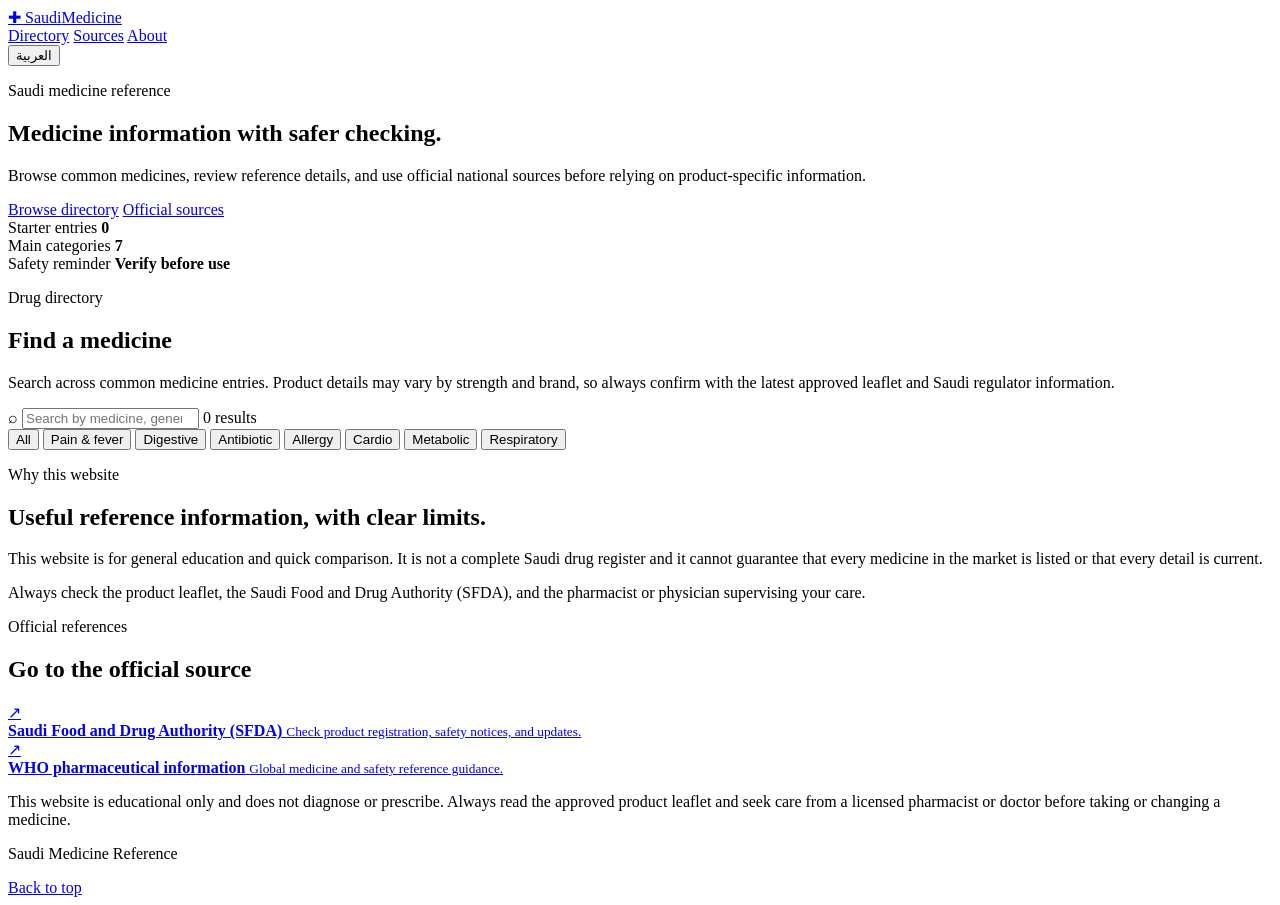
==== commit ebd9762d: "Add dedicated medicine detail pages and richer data-driven site structure for the Saudi medical refe" ====
--- a/index.html
+++ b/index.html
@@ -3,18 +3,19 @@
   <head>
     <meta charset="UTF-8" />
     <meta name="viewport" content="width=device-width, initial-scale=1.0" />
-    <meta name="description" content="Saudi medicine directory and reference website for quick lookup of common medicines and official source guidance." />
+    <meta name="description" content="Saudi medicine directory and reference website for general medicine information, brand/generic names, and official source guidance." />
     <title>Saudi Medicine Reference</title>
     <link rel="preconnect" href="https://fonts.googleapis.com" />
     <link rel="preconnect" href="https://fonts.gstatic.com" crossorigin />
     <link href="https://fonts.googleapis.com/css2?family=Inter:wght@400;500;600;700;800&family=Manrope:wght@600;700;800&display=swap" rel="stylesheet" />
     <link rel="stylesheet" href="styles.css" />
+    <script src="data.js" defer></script>
     <script src="script.js" defer></script>
   </head>
-  <body>
+  <body data-page="home">
     <header class="topbar">
       <div class="wrap nav-wrap">
-        <a href="#home" class="brand" aria-label="Saudi Medicine Reference home">
+        <a href="index.html" class="brand" aria-label="Saudi Medicine Reference home">
           <span class="brand-mark">✚</span>
           <span class="brand-text">Saudi<span>Medicine</span></span>
         </a>
--- a/styles.css
+++ b/styles.css
@@ -1,346 +1,38 @@
-const medicines = [
-  {
-    id: 1,
-    name: 'Paracetamol',
-    generic: 'Acetaminophen',
-    brandNames: ['Panadol', 'Advil', 'Tylenol'],
-    category: 'pain',
-    dosageForms: ['Tablet', 'Caplet', 'Oral suspension'],
-    strengths: ['500 mg', '650 mg', '120 mg/5 mL'],
-    indications: ['Relief of mild to moderate pain', 'Reduction of fever'],
-    contraindications: ['Known hypersensitivity to acetaminophen', 'Avoid in severe liver disease unless advised by a clinician'],
-    warnings: ['Use the lowest effective dose', 'Do not exceed the maximum daily dose', 'Avoid combining with other products containing acetaminophen'],
-    interactions: ['Some combination cold medicines may contain acetaminophen', 'Alcohol use may increase liver risk'],
-    source: 'Manufacturer leaflet and official regulator; confirm product label before use.'
-  },
-  {
-    id: 2,
-    name: 'Ibuprofen',
-    generic: 'Ibuprofen',
-    brandNames: ['Nurofen', 'Brufen'],
-    category: 'pain',
-    dosageForms: ['Tablet', 'Capsule', 'Oral suspension'],
-    strengths: ['200 mg', '400 mg', '100 mg/5 mL'],
-    indications: ['Pain relief', 'Fever reduction', 'Inflammation control'],
-    contraindications: ['Known allergy to ibuprofen or NSAIDs', 'Active peptic ulcer or gastrointestinal bleeding', 'Severe kidney disease'],
-    warnings: ['Take with food when possible', 'Avoid in pregnancy unless advised by a doctor', 'Use caution in older adults'],
-    interactions: ['Anticoagulants', 'Other NSAIDs', 'Some blood pressure medicines'],
-    source: 'Official product labeling and clinician review recommended.'
-  },
-  {
-    id: 3,
-    name: 'Omeprazole',
-    generic: 'Omeprazole',
-    brandNames: ['Losec', 'Prilosec'],
-    category: 'digestive',
-    dosageForms: ['Capsule', 'Tablet', 'Oral suspension'],
-    strengths: ['20 mg', '40 mg'],
-    indications: ['Acid-related indigestion', 'Gastroesophageal reflux', 'Peptic ulcer treatment'],
-    contraindications: ['Known hypersensitivity to omeprazole or similar medicines'],
-    warnings: ['Use for the shortest duration needed', 'Contact a healthcare professional before prolonged use'],
-    interactions: ['Clopidogrel', 'Some antifungals and antibiotics'],
-    source: 'Current prescribing information and regulator-approved labeling.'
-  },
-  {
-    id: 4,
-    name: 'Amoxicillin',
-    generic: 'Amoxicillin',
-    brandNames: ['Amoxil', 'Novamox'],
-    category: 'antibiotic',
-    dosageForms: ['Capsule', 'Tablet', 'Suspension'],
-    strengths: ['250 mg', '500 mg', '125 mg/5 mL'],
-    indications: ['Certain bacterial infections', 'Ear, throat, and respiratory infections'],
-    contraindications: ['Penicillin allergy', 'Severe delayed hypersensitivity to beta-lactams'],
-    warnings: ['Complete the full prescribed course', 'Report rash, swelling, or breathing difficulty immediately'],
-    interactions: ['Oral contraceptives', 'Some anticoagulants'],
-    source: 'Prescription-only medicine; confirm with prescriber and product leaflet.'
-  },
-  {
-    id: 5,
-    name: 'Azithromycin',
-    generic: 'Azithromycin',
-    brandNames: ['Zithromax'],
-    category: 'antibiotic',
-    dosageForms: ['Tablet', 'Capsule', 'Oral suspension'],
-    strengths: ['250 mg', '500 mg', '200 mg/5 mL'],
-    indications: ['Certain bacterial infections'],
-    contraindications: ['Known allergy to azithromycin or macrolides', 'History of serious heart rhythm issues'],
-    warnings: ['Take exactly as prescribed', 'Inform a clinician about heart rhythm problems or severe liver disease'],
-    interactions: ['Antacids', 'Warfarin', 'Some antiretrovirals'],
-    source: 'Prescription guidance; verify brand-specific instructions.'
-  },
-  {
-    id: 6,
-    name: 'Cetirizine',
-    generic: 'Cetirizine',
-    brandNames: ['Zyrtec', 'Allertec'],
-    category: 'allergy',
-    dosageForms: ['Tablet', 'Chewable tablet', 'Oral solution'],
-    strengths: ['10 mg', '5 mg/5 mL'],
-    indications: ['Allergic rhinitis', 'Urticaria', 'Itchy skin reactions'],
-    contraindications: ['Known hypersensitivity to cetirizine'],
-    warnings: ['Drowsiness may occur', 'Use caution when driving or operating machinery'],
-    interactions: ['Alcohol and sedating medicines may increase drowsiness'],
-    source: 'General medicine reference; confirm product leaflet for exact instructions.'
-  },
-  {
-    id: 7,
-    name: 'Metformin',
-    generic: 'Metformin',
-    brandNames: ['Glucophage'],
-    category: 'metabolic',
-    dosageForms: ['Tablet', 'Extended-release tablet'],
-    strengths: ['500 mg', '850 mg', '1000 mg'],
-    indications: ['Type 2 diabetes management'],
-    contraindications: ['Severe kidney impairment', 'Acute metabolic acidosis', 'Severe dehydration'],
-    warnings: ['Monitor kidney function when unwell', 'GI side effects can occur', 'Do not stop without clinician advice'],
-    interactions: ['IV contrast agents', 'Alcohol', 'Certain diuretics'],
-    source: 'Product-specific prescribing information and clinician review required.'
-  },
-  {
-    id: 8,
-    name: 'Amlodipine',
-    generic: 'Amlodipine',
-    brandNames: ['Norvasc'],
-    category: 'cardio',
-    dosageForms: ['Tablet'],
-    strengths: ['5 mg', '10 mg'],
-    indications: ['High blood pressure management', 'Angina'],
-    contraindications: ['Known hypersensitivity to amlodipine'],
-    warnings: ['May cause swelling or dizziness', 'Report severe shortness of breath'],
-    interactions: ['Some antifungals', 'Grapefruit juice in some cases'],
-    source: 'Regulator-approved product information and prescription review recommended.'
-  },
-  {
-    id: 9,
-    name: 'Salbutamol',
-    generic: 'Albuterol',
-    brandNames: ['Ventolin'],
-    category: 'respiratory',
-    dosageForms: ['Inhaler', 'Nebulizer solution'],
-    strengths: ['90 mcg per actuation', '2.5 mg/2.5 mL'],
-    indications: ['Relief of bronchospasm', 'Asthma symptom control'],
-    contraindications: ['Known sensitivity to salbutamol or excipients'],
-    warnings: ['Do not use more often than prescribed', 'Seek urgent care if symptoms are severe or worsening'],
-    interactions: ['Some beta-blockers may reduce effectiveness'],
-    source: 'Product-specific inhaler leaflet and clinician review recommended.'
-  },
-  {
-    id: 10,
-    name: 'Cough Syrup',
-    generic: 'Guaifenesin and dextromethorphan',
-    brandNames: ['Mucinex DM'],
-    category: 'respiratory',
-    dosageForms: ['Syrup'],
-    strengths: ['Various'],
-    indications: ['Cough and mucus relief'],
-    contraindications: ['Do not use in children under age guidance without clinician advice', 'Known severe sensitivity'],
-    warnings: ['Follow age and dose instructions exactly', 'Avoid driving if drowsiness occurs'],
-    interactions: ['Other cough and cold products', 'MAO inhibitors in some cases'],
-    source: 'Check the product label and pharmacist guidance before use.'
-  }
-];
+<!doctype html>
+<html lang="en" dir="ltr">
+  <head>
+    <meta charset="UTF-8" />
+    <meta name="viewport" content="width=device-width, initial-scale=1.0" />
+    <meta name="description" content="Detailed medicine profile with generic name, brand names, indications, warnings, and source guidance." />
+    <title>Medicine Details</title>
+    <link rel="preconnect" href="https://fonts.googleapis.com" />
+    <link rel="preconnect" href="https://fonts.gstatic.com" crossorigin />
+    <link href="https://fonts.googleapis.com/css2?family=Inter:wght@400;500;600;700;800&family=Manrope:wght@600;700;800&display=swap" rel="stylesheet" />
+    <link rel="stylesheet" href="styles.css" />
+    <script src="data.js" defer></script>
+    <script src="script.js" defer></script>
+  </head>
+  <body data-page="detail">
+    <header class="topbar">
+      <div class="wrap nav-wrap">
+        <a href="index.html" class="brand" aria-label="Saudi Medicine Reference home">
+          <span class="brand-mark">✚</span>
+          <span class="brand-text">Saudi<span>Medicine</span></span>
+        </a>
+        <nav class="main-nav" aria-label="Main navigation">
+          <a href="index.html#directory" data-en="Directory" data-ar="الدليل">Directory</a>
+          <a href="index.html#sources" data-en="Sources" data-ar="المصادر">Sources</a>
+          <a href="index.html#about" data-en="About" data-ar="حول">About</a>
+        </nav>
+        <button id="languageToggle" class="lang-toggle" type="button">العربية</button>
+      </div>
+    </header>
 
-const state = {
-  language: 'en',
-  category: 'all',
-  query: '',
-  selectedId: medicines[0]?.id ?? null,
-};
-
-const refs = {
-  medicineSearch: document.getElementById('medicineSearch'),
-  searchResults: document.getElementById('searchResults'),
-  medicineList: document.getElementById('medicineList'),
-  medicineDetail: document.getElementById('medicineDetail'),
-  entryCount: document.getElementById('entryCount'),
-  languageToggle: document.getElementById('languageToggle'),
-  filterButtons: [...document.querySelectorAll('.filter-btn')],
-  translatedNodes: [...document.querySelectorAll('[data-en][data-ar]')],
-};
-
-function getVisibleMedicines() {
-  const query = state.query.toLowerCase().trim();
-
-  return medicines.filter((medicine) => {
-    const matchesCategory = state.category === 'all' || medicine.category === state.category;
-    const searchableText = [
-      medicine.name,
-      medicine.generic,
-      ...medicine.brandNames,
-      ...medicine.dosageForms,
-      ...medicine.strengths,
-      medicine.indications.join(' '),
-    ]
-      .join(' ')
-      .toLowerCase();
-
-    const matchesQuery = searchableText.includes(query);
-    return matchesCategory && matchesQuery;
-  });
-}
-
-function renderFilters() {
-  refs.filterButtons.forEach((button) => {
-    const isSelected = button.dataset.category === state.category;
-    button.classList.toggle('active', isSelected);
-  });
-}
-
-function renderList() {
-  const visibleMedicines = getVisibleMedicines();
-
-  refs.searchResults.textContent = `${visibleMedicines.length} ${state.language === 'ar' ? 'نتيجة' : 'result' + (visibleMedicines.length === 1 ? '' : 's')}`;
-
-  if (!visibleMedicines.length) {
-    refs.medicineList.innerHTML = `
-      <div class="empty-state">
-        <span>⌕</span>
-        <h3 data-en="No medicines match" data-ar="لا توجد نتائج">No medicines match</h3>
-        <p data-en="Try a different name or category." data-ar="جرّب اسمًا أو فئة مختلفة.">Try a different name or category.</p>
+    <main class="detail-page wrap">
+      <div class="breadcrumb-row">
+        <a href="index.html" class="crumb-link" data-en="Back to directory" data-ar="العودة إلى الدليل">Back to directory</a>
       </div>
-    `;
-    refs.medicineDetail.innerHTML = `
-      <div class="detail-empty">
-        <p data-en="Select a medicine to see details." data-ar="اختر دواءً لرؤية التفاصيل.">Select a medicine to see details.</p>
-      </div>
-    `;
-    return;
-  }
-
-  const selectedExists = visibleMedicines.some((m) => m.id === state.selectedId);
-  if (!selectedExists) {
-    state.selectedId = visibleMedicines[0].id;
-  }
-
-  refs.medicineList.innerHTML = visibleMedicines
-    .map((medicine) => {
-      const isActive = medicine.id === state.selectedId;
-      return `
-        <button class="medicine-item ${isActive ? 'selected' : ''}" type="button" data-id="${medicine.id}">
-          <div class="medicine-item-top">
-            <span class="mini-tag">${medicine.category}</span>
-            <span class="mini-score">${medicine.strengths[0]}</span>
-          </div>
-          <h3>${medicine.name}</h3>
-          <p>${medicine.generic}</p>
-          <small>${medicine.brandNames.join(', ')}</small>
-        </button>
-      `;
-    })
-    .join('');
-
-  refs.medicineList.querySelectorAll('.medicine-item').forEach((button) => {
-    button.addEventListener('click', () => {
-      state.selectedId = Number(button.dataset.id);
-      renderList();
-      renderDetail();
-    });
-  });
-
-  renderDetail();
-}
-
-function renderDetail() {
-  const selected = medicines.find((medicine) => medicine.id === state.selectedId);
-
-  if (!selected) {
-    refs.medicineDetail.innerHTML = `
-      <div class="detail-empty">
-        <p data-en="Select a medicine to see details." data-ar="اختر دواءً لرؤية التفاصيل.">Select a medicine to see details.</p>
-      </div>
-    `;
-    return;
-  }
-
-  refs.medicineDetail.innerHTML = `
-    <div class="detail-card">
-      <div class="detail-header">
-        <div>
-          <p class="eyebrow small" data-en="Selected medicine" data-ar="الدواء المختار">Selected medicine</p>
-          <h3>${selected.name}</h3>
-        </div>
-        <span class="detail-badge">${selected.category}</span>
-      </div>
-
-      <div class="meta-grid">
-        <div><span data-en="Generic" data-ar="الاسم العلمي">Generic</span><strong>${selected.generic}</strong></div>
-        <div><span data-en="Brand names" data-ar="الأسماء التجارية">Brand names</span><strong>${selected.brandNames.join(', ')}</strong></div>
-        <div><span data-en="Forms" data-ar="الأشكال">Forms</span><strong>${selected.dosageForms.join(', ')}</strong></div>
-        <div><span data-en="Strength" data-ar="القوة">Strength</span><strong>${selected.strengths.join(', ')}</strong></div>
-      </div>
-
-      <div class="detail-section">
-        <h4 data-en="Indications" data-ar="الاستعمالات">Indications</h4>
-        <ul>
-          ${selected.indications.map((item) => `<li>${item}</li>`).join('')}
-        </ul>
-      </div>
-
-      <div class="detail-section">
-        <h4 data-en="Warnings" data-ar="التنبيهات">Warnings</h4>
-        <ul>
-          ${selected.warnings.map((item) => `<li>${item}</li>`).join('')}
-        </ul>
-      </div>
-
-      <div class="detail-section">
-        <h4 data-en="Common interactions" data-ar="التفاعلات الشائعة">Common interactions</h4>
-        <ul>
-          ${selected.interactions.map((item) => `<li>${item}</li>`).join('')}
-        </ul>
-      </div>
-
-      <div class="detail-section">
-        <h4 data-en="Contraindications" data-ar="موانع الاستخدام">Contraindications</h4>
-        <ul>
-          ${selected.contraindications.map((item) => `<li>${item}</li>`).join('')}
-        </ul>
-      </div>
-
-      <div class="detail-source">
-        <p><strong data-en="Source note" data-ar="ملاحظة المصدر">Source note</strong> ${selected.source}</p>
-      </div>
-    </div>
-  `;
-
-  applyTranslations();
-}
-
-function applyTranslations() {
-  refs.translatedNodes.forEach((node) => {
-    const key = state.language === 'ar' ? 'ar' : 'en';
-    node.textContent = node.dataset[key];
-  });
-
-  refs.medicineSearch.placeholder = refs.medicineSearch.dataset[`placeholder-${state.language}`] || refs.medicineSearch.dataset.placeholderEn;
-  refs.languageToggle.textContent = state.language === 'ar' ? 'English' : 'العربية';
-
-  const html = document.documentElement;
-  html.lang = state.language;
-  html.dir = state.language === 'ar' ? 'rtl' : 'ltr';
-}
-
-refs.medicineSearch.addEventListener('input', (event) => {
-  state.query = event.target.value;
-  renderList();
-});
-
-refs.filterButtons.forEach((button) => {
-  button.addEventListener('click', () => {
-    state.category = button.dataset.category;
-    renderFilters();
-    renderList();
-  });
-});
-
-refs.languageToggle.addEventListener('click', () => {
-  state.language = state.language === 'en' ? 'ar' : 'en';
-  applyTranslations();
-  renderList();
-});
-
-refs.entryCount.textContent = medicines.length;
-applyTranslations();
-renderFilters();
-renderList();
+      <div id="detailRoot"></div>
+    </main>
+  </body>
+</html>
